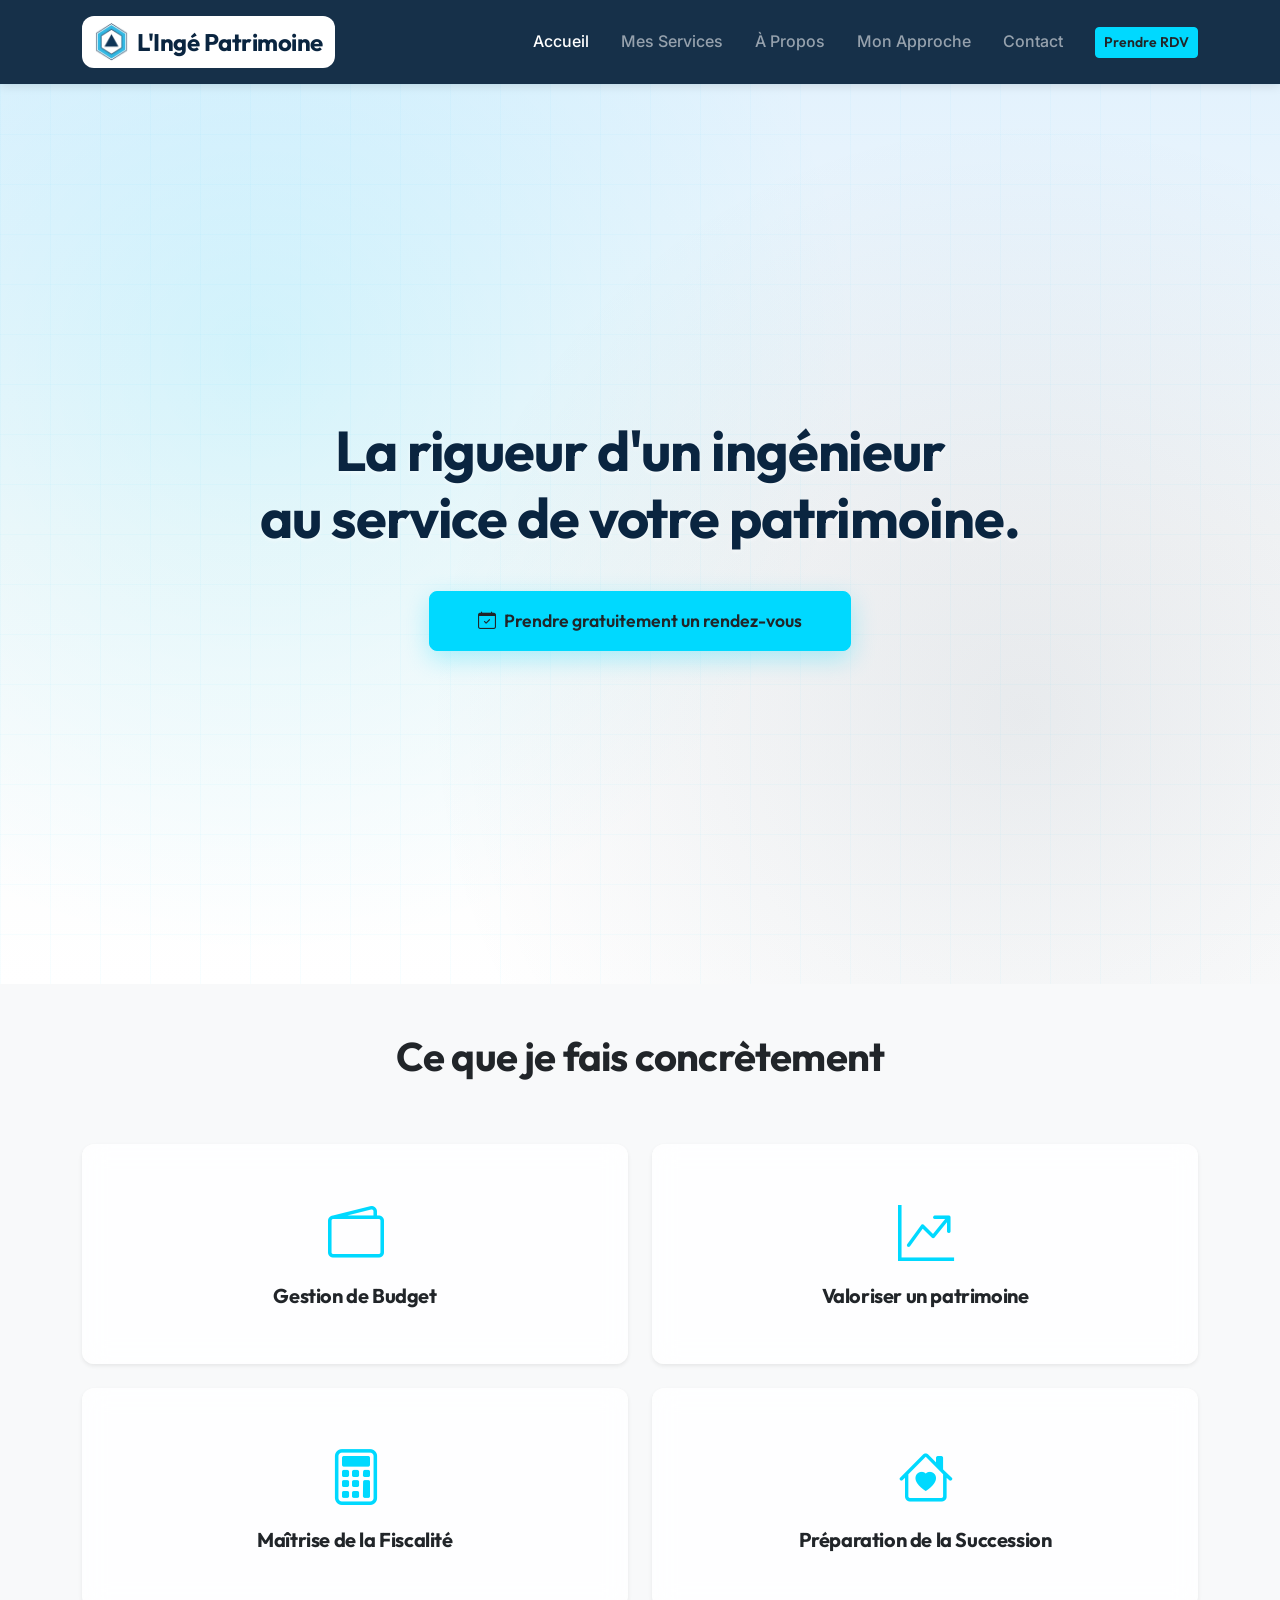
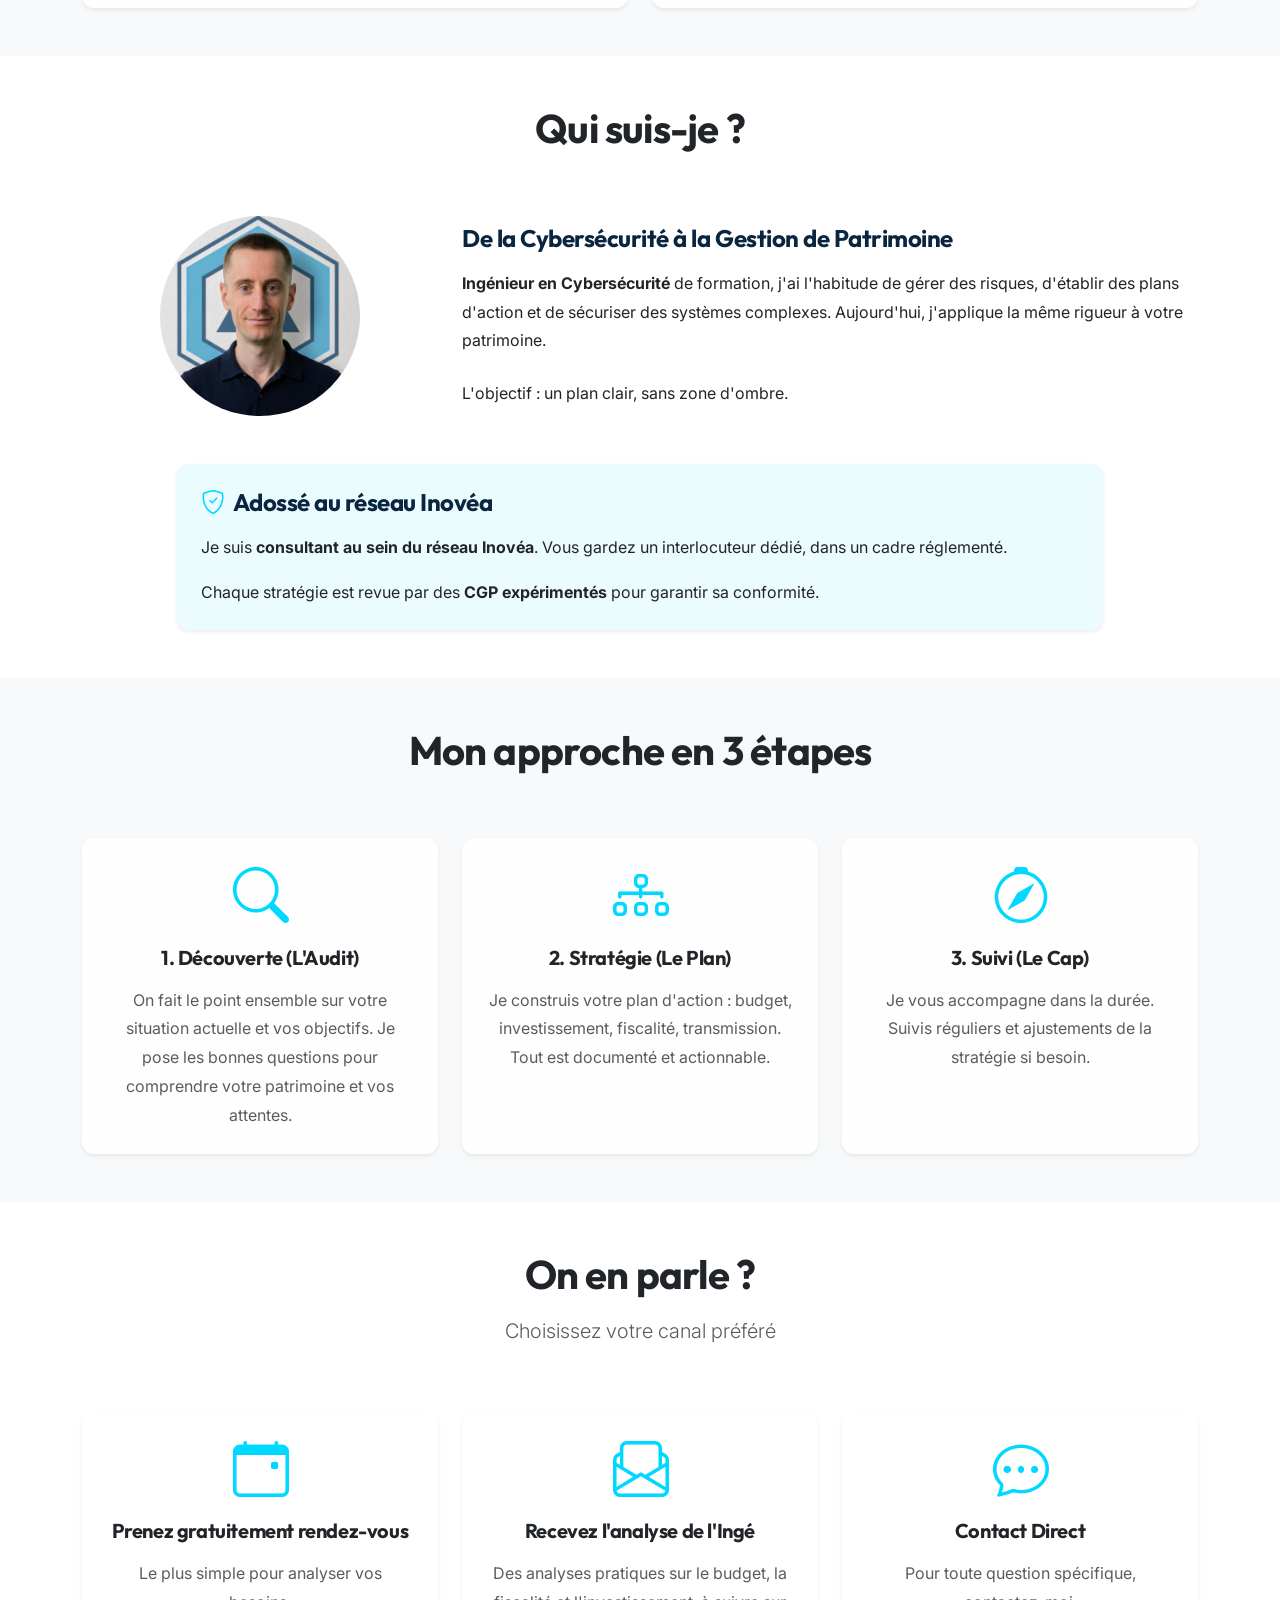
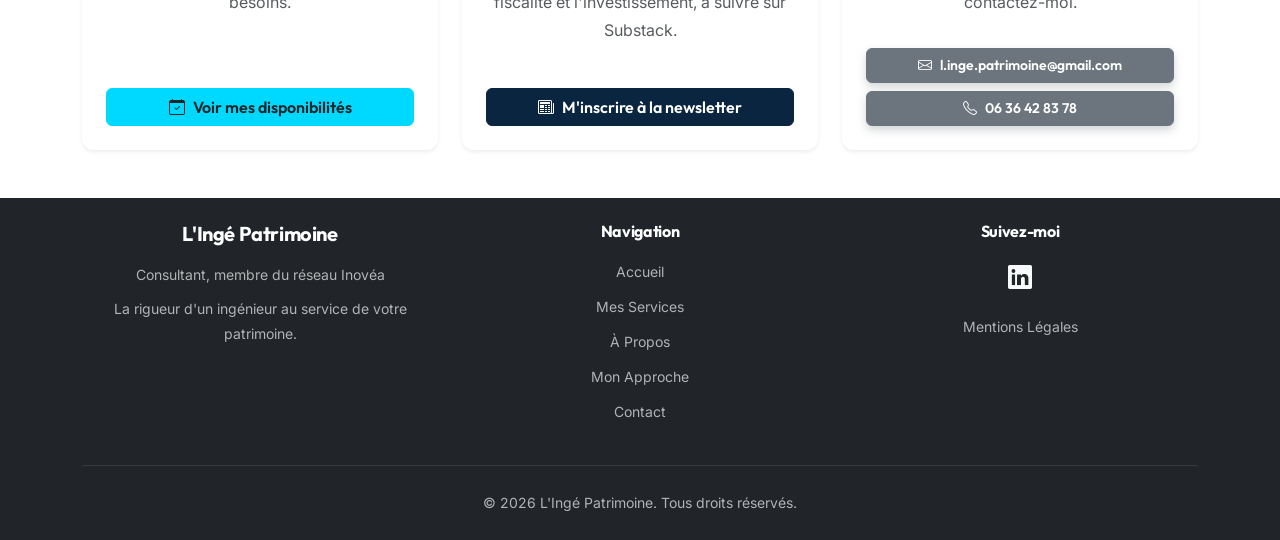
==== index.html @ f9bf363b "Add profile picture, change text style, add linkedin link" ====
<!DOCTYPE html>
<html lang="fr">

<head>
    <meta charset="UTF-8">
    <meta name="viewport" content="width=device-width, initial-scale=1.0">
    <meta name="description"
        content="L'Ingé Patrimoine - Consultant en gestion de patrimoine avec la rigueur d'un ingénieur. Budget, investissement passif, optimisation fiscale et succession. Prenez rendez-vous pour votre audit gratuit.">
    <meta name="keywords"
        content="gestion patrimoine, investissement passif, optimisation fiscale, budget, succession, conseil financier, consultant patrimoine, ingénieur finance, CGP, Inovéa">
    <meta name="author" content="L'Ingé Patrimoine">
    <meta name="robots" content="index, follow, max-image-preview:large, max-snippet:-1, max-video-preview:-1">
    <meta name="language" content="French">
    <meta name="revisit-after" content="7 days">

    <!-- Canonical URL -->
    <link rel="canonical" href="https://lingepatrimoine.fr/">

    <!-- Open Graph / Facebook -->
    <meta property="og:type" content="website">
    <meta property="og:url" content="https://lingepatrimoine.fr/">
    <meta property="og:title" content="L'Ingé Patrimoine | Consultant en Gestion de Patrimoine">
    <meta property="og:description"
        content="Consultant en gestion de patrimoine avec la rigueur d'un ingénieur. Budget, investissement passif, optimisation fiscale et succession.">
    <meta property="og:image" content="https://lingepatrimoine.fr/logo/logo_inge_patrimoine-removebg-preview.png">
    <meta property="og:locale" content="fr_FR">
    <meta property="og:site_name" content="L'Ingé Patrimoine">

    <!-- Twitter Card -->
    <meta name="twitter:card" content="summary_large_image">
    <meta name="twitter:url" content="https://lingepatrimoine.fr/">
    <meta name="twitter:title" content="L'Ingé Patrimoine | Consultant en Gestion de Patrimoine">
    <meta name="twitter:description"
        content="Consultant en gestion de patrimoine avec la rigueur d'un ingénieur. Budget, investissement passif, optimisation fiscale et succession.">
    <meta name="twitter:image" content="https://lingepatrimoine.fr/logo/logo_inge_patrimoine-removebg-preview.png">

    <title>L'Ingé Patrimoine | Consultant en Gestion de Patrimoine</title>

    <!-- Favicon -->
    <link rel="icon" type="image/png" href="logo/logo_inge_patrimoine-removebg-preview.png">
    <link rel="apple-touch-icon" href="logo/logo_inge_patrimoine-removebg-preview.png">

    <!-- Preconnect to external resources -->
    <link rel="preconnect" href="https://fonts.googleapis.com">
    <link rel="preconnect" href="https://fonts.gstatic.com" crossorigin>
    <link rel="preconnect" href="https://cdn.jsdelivr.net" crossorigin>
    <link rel="dns-prefetch" href="https://cdn.jsdelivr.net">

    <!-- Google Fonts - Outfit & Inter -->
    <link
        href="https://fonts.googleapis.com/css2?family=Outfit:wght@400;500;600;700;800&family=Inter:wght@300;400;500;600&display=swap"
        rel="stylesheet">

    <!-- Bootstrap 5 CSS -->
    <link href="https://cdn.jsdelivr.net/npm/bootstrap@5.3.2/dist/css/bootstrap.min.css" rel="stylesheet"
        integrity="sha384-T3c6CoIi6uLrA9TneNEoa7RxnatzjcDSCmG1MXxSR1GAsXEV/Dwwykc2MPK8M2HN" crossorigin="anonymous">

    <!-- Bootstrap Icons -->
    <link rel="stylesheet" href="https://cdn.jsdelivr.net/npm/bootstrap-icons@1.11.1/font/bootstrap-icons.css">

    <!-- Custom CSS -->
    <link rel="stylesheet" href="style.css">

    <!-- Structured Data (JSON-LD) for SEO -->
    <script type="application/ld+json">
    {
      "@context": "https://schema.org",
      "@type": "ProfessionalService",
      "name": "L'Ingé Patrimoine",
      "description": "Consultant en gestion de patrimoine avec la rigueur d'un ingénieur",
      "url": "https://lingepatrimoine.fr",
      "logo": "https://lingepatrimoine.fr/logo/logo_inge_patrimoine-removebg-preview.png",
      "image": "https://lingepatrimoine.fr/logo/logo_inge_patrimoine-removebg-preview.png",
      "email": "l.inge.patrimoine@gmail.com",
      "address": {
        "@type": "PostalAddress",
        "addressCountry": "FR"
      },
      "geo": {
        "@type": "GeoCoordinates",
        "addressCountry": "France"
      },
      "priceRange": "$$",
      "serviceType": ["Gestion de patrimoine", "Conseil financier", "Optimisation fiscale", "Investissement", "Succession"],
      "areaServed": {
        "@type": "Country",
        "name": "France"
      },
      "hasOfferCatalog": {
        "@type": "OfferCatalog",
        "name": "Services de gestion de patrimoine",
        "itemListElement": [
          {
            "@type": "Offer",
            "itemOffered": {
              "@type": "Service",
              "name": "Gestion de Budget",
              "description": "Analyse et optimisation de vos flux financiers personnels"
            }
          },
          {
            "@type": "Offer",
            "itemOffered": {
              "@type": "Service",
              "name": "Valorisation du Patrimoine",
              "description": "Stratégie d'investissement diversifiée adaptée à votre profil"
            }
          },
          {
            "@type": "Offer",
            "itemOffered": {
              "@type": "Service",
              "name": "Optimisation Fiscale",
              "description": "Solutions légales pour réduire votre pression fiscale"
            }
          },
          {
            "@type": "Offer",
            "itemOffered": {
              "@type": "Service",
              "name": "Préparation de la Succession",
              "description": "Stratégie de transmission de patrimoine optimisée"
            }
          }
        ]
      }
    }
    </script>

</head>

<body>

    <!-- Navbar -->
    <nav class="navbar navbar-expand-lg navbar-dark bg-primary sticky-top" role="navigation"
        aria-label="Navigation principale">
        <div class="container">
            <a class="navbar-brand d-flex align-items-center" href="#accueil"
                aria-label="L'Ingé Patrimoine - Retour à l'accueil" title="Retour à l'accueil">
                <img src="logo/logo_inge_patrimoine-removebg-preview.png"
                    alt="Logo L'Ingé Patrimoine - Consultant en gestion de patrimoine" class="navbar-logo me-2"
                    width="40" height="40">
                <span class="fw-bold">L'Ingé Patrimoine</span>
            </a>
            <button class="navbar-toggler" type="button" data-bs-toggle="collapse" data-bs-target="#navbarNav"
                aria-controls="navbarNav" aria-expanded="false" aria-label="Ouvrir le menu de navigation">
                <span class="navbar-toggler-icon"></span>
            </button>
            <div class="collapse navbar-collapse" id="navbarNav">
                <ul class="navbar-nav ms-auto align-items-lg-center">
                    <li class="nav-item">
                        <a class="nav-link" href="#accueil" title="Aller à la section Accueil">Accueil</a>
                    </li>
                    <li class="nav-item">
                        <a class="nav-link" href="#services" title="Découvrir mes services">Mes Services</a>
                    </li>
                    <li class="nav-item">
                        <a class="nav-link" href="#a-propos" title="En savoir plus sur mon parcours">À Propos</a>
                    </li>
                    <li class="nav-item">
                        <a class="nav-link" href="#process" title="Comprendre mon approche">Mon Approche</a>
                    </li>
                    <li class="nav-item">
                        <a class="nav-link" href="#contact" title="Me contacter">Contact</a>
                    </li>
                    <li class="nav-item ms-lg-3 mt-2 mt-lg-0">
                        <a class="btn btn-accent btn-sm" href="[URL_GOOGLE_CALENDAR_PLACEHOLDER]"
                            aria-label="Prendre rendez-vous en ligne" title="Réserver un rendez-vous">Prendre RDV</a>
                    </li>
                </ul>
            </div>
        </div>
    </nav>

    <!-- Section 1: Hero -->
    <section id="accueil" class="hero-section d-flex align-items-center" aria-label="Accueil">
        <div class="container">
            <div class="row justify-content-center text-center">
                <div class="col-lg-10 col-xl-9 fade-in">
                    <h1 class="display-3 fw-bold mb-4">La rigueur d'un ingénieur<br>au service de votre patrimoine.</h1>

                    <!-- Grille de tuiles 2x2 -->
                    <!-- <div class="row g-3 g-md-4 my-4 my-md-5">
                        <div class="col-6 col-md-6">
                            <div class="service-tile">
                                <i class="bi bi-wallet2 mb-3"></i>
                                <h3 class="h6 fw-bold">Gestion de Budget</h3>
                            </div>
                        </div>
                        <div class="col-6 col-md-6">
                            <div class="service-tile">
                                <i class="bi bi-graph-up-arrow mb-3"></i>
                                <h3 class="h6 fw-bold">Investissement Passif</h3>
                            </div>
                        </div>
                        <div class="col-6 col-md-6">
                            <div class="service-tile">
                                <i class="bi bi-calculator mb-3"></i>
                                <h3 class="h6 fw-bold">Optimisation Fiscale</h3>
                            </div>
                        </div>
                        <div class="col-6 col-md-6">
                            <div class="service-tile">
                                <i class="bi bi-house-heart mb-3"></i>
                                <h3 class="h6 fw-bold">Préparation de la Succession</h3>
                            </div>
                        </div>
                    </div> -->

                    <a href="[URL_GOOGLE_CALENDAR_PLACEHOLDER]" class="btn btn-accent btn-lg px-5 py-3 mt-3"
                        aria-label="Réserver un rendez-vous découverte de 90 minutes" title="Prendre rendez-vous">
                        <i class="bi bi-calendar-check me-2"></i>Prendre gratuitement un rendez-vous
                    </a>
                </div>
            </div>
        </div>
    </section>

    <!-- Section 2: Services -->
    <section id="services" class="py-5 bg-light" aria-labelledby="services-heading">
        <div class="container">
            <div class="row justify-content-center mb-5 fade-in">
                <div class="col-lg-8 text-center">
                    <h2 id="services-heading" class="display-5 fw-bold mb-3">Ce que je fais concrètement</h2>
                </div>
            </div>

            <!-- Grille de tuiles avec hover 2x2 -->
            <div class="row g-3 g-md-4 fade-in" id="servicesGrid" role="list">
                <article class="col-6 col-md-6" role="listitem">
                    <div class="card h-100 border-0 shadow-sm hover-card service-card-v2">
                        <div
                            class="card-body text-center p-4 d-flex flex-column align-items-center justify-content-center">
                            <div class="process-icon mb-3">
                                <i class="bi bi-wallet2 display-3 text-accent" aria-hidden="true"></i>
                            </div>
                            <h3 class="h5 fw-bold mb-0">Gestion de Budget</h3>
                        </div>
                        <div class="service-overlay">
                            <div class="service-overlay-content">
                                <i class="bi bi-wallet2" aria-hidden="true"></i>
                                <h4>Gestion de Budget</h4>
                                <p>On commence par là : savoir où va votre argent.</p>
                                <p class="small mb-0">On analyse vos revenus et dépenses pour poser un budget clair.</p>
                            </div>
                        </div>
                    </div>
                </article>

                <article class="col-6 col-md-6" role="listitem">
                    <div class="card h-100 border-0 shadow-sm hover-card service-card-v2">
                        <div
                            class="card-body text-center p-4 d-flex flex-column align-items-center justify-content-center">
                            <div class="process-icon mb-3">
                                <i class="bi bi-graph-up-arrow display-3 text-accent" aria-hidden="true"></i>
                            </div>
                            <h3 class="h5 fw-bold mb-0">Valoriser un patrimoine</h3>
                        </div>
                        <div class="service-overlay">
                            <div class="service-overlay-content">
                                <i class="bi bi-graph-up-arrow" aria-hidden="true"></i>
                                <h4>Valoriser un patrimoine</h4>
                                <p>Une stratégie d'investissement lisible, adaptée à votre situation.</p>
                                <p class="small mb-0">On construit ensemble un portefeuille diversifié, cohérent avec vos objectifs et votre horizon.</p>
                            </div>
                        </div>
                    </div>
                </article>

                <article class="col-6 col-md-6" role="listitem">
                    <div class="card h-100 border-0 shadow-sm hover-card service-card-v2">
                        <div
                            class="card-body text-center p-4 d-flex flex-column align-items-center justify-content-center">
                            <div class="process-icon mb-3">
                                <i class="bi bi-calculator display-3 text-accent" aria-hidden="true"></i>
                            </div>
                            <h3 class="h5 fw-bold mb-0">Maîtrise de la Fiscalité</h3>
                        </div>
                        <div class="service-overlay">
                            <div class="service-overlay-content">
                                <i class="bi bi-calculator" aria-hidden="true"></i>
                                <h4>Maîtrise de la Fiscalité</h4>
                                <p>Payer ce qu'il faut, pas plus.</p>
                                <p class="small mb-0">On identifie les leviers adaptés à votre situation pour réduire votre charge fiscale.</p>
                            </div>
                        </div>
                    </div>
                </article>

                <article class="col-6 col-md-6" role="listitem">
                    <div class="card h-100 border-0 shadow-sm hover-card service-card-v2">
                        <div
                            class="card-body text-center p-4 d-flex flex-column align-items-center justify-content-center">
                            <div class="process-icon mb-3">
                                <i class="bi bi-house-heart display-3 text-accent" aria-hidden="true"></i>
                            </div>
                            <h3 class="h5 fw-bold mb-0">Préparation de la Succession</h3>
                        </div>
                        <div class="service-overlay">
                            <div class="service-overlay-content">
                                <i class="bi bi-house-heart" aria-hidden="true"></i>
                                <h4>Préparation de la Succession</h4>
                                <p>Transmettre sans mauvaise surprise.</p>
                                <p class="small mb-0">On prépare la transmission avec les bons outils, pour protéger vos proches.</p>
                            </div>
                        </div>
                    </div>
                </article>
            </div>
        </div>
    </section>

    <!-- Section 3: À Propos -->
    <section id="a-propos" class="py-5" aria-labelledby="about-heading">
        <div class="container">
            <div class="row justify-content-center mb-5 fade-in">
                <div class="col-lg-8 text-center">
                    <h2 id="about-heading" class="display-5 fw-bold mb-3">Qui suis-je ?</h2>
                </div>
            </div>

            <div class="row align-items-center mb-5 fade-in">
                <div class="col-md-4 text-center mb-4 mb-md-0">
                    <img src="img/profile.png" alt="Photo de profil du consultant"
                        class="rounded-circle mx-auto d-block" width="200" height="200"
                        style="object-fit: cover;">
                </div>
                <article class="col-md-8">
                    <h3 class="h4 fw-bold mb-3 text-primary">De la Cybersécurité à la Gestion de Patrimoine</h3>
                    <p class="mb-4"><strong>Ingénieur en Cybersécurité</strong> de formation, j'ai l'habitude de gérer des risques, d'établir des plans d'action et de sécuriser des systèmes complexes. Aujourd'hui, j'applique la même rigueur à votre patrimoine.</p>
                    <p class="mb-0">L'objectif : un plan clair, sans zone d'ombre.</p>
                </article>
            </div>

            <div class="row justify-content-center fade-in">
                <div class="col-lg-10">
                    <div class="card border-0 shadow-sm bg-accent-light">
                        <div class="card-body p-4">
                            <h3 class="h4 fw-bold mb-3 text-primary">
                                <i class="bi bi-shield-check text-accent me-2"></i>Adossé au réseau Inovéa
                            </h3>
                            <p class="mb-3">Je suis <strong>consultant au sein du réseau Inovéa</strong>. Vous gardez un interlocuteur dédié, dans un cadre réglementé.</p>
                            <p class="mb-0">Chaque stratégie est revue par des <strong>CGP expérimentés</strong> pour garantir sa conformité.</p>
                        </div>
                    </div>
                </div>
            </div>
        </div>
    </section>

    <!-- Section 4: Processus -->
    <section id="process" class="py-5 bg-light" aria-labelledby="process-heading">
        <div class="container">
            <div class="row justify-content-center mb-5 fade-in">
                <div class="col-lg-8 text-center">
                    <h2 id="process-heading" class="display-5 fw-bold mb-3">Mon approche en 3 étapes</h2>
                </div>
            </div>

            <div class="row g-4 fade-in">
                <article class="col-md-4">
                    <div class="card h-100 border-0 shadow-sm hover-card">
                        <div class="card-body text-center p-4">
                            <div class="process-icon mb-3">
                                <i class="bi bi-search display-3 text-accent" aria-hidden="true"></i>
                            </div>
                            <h3 class="h5 fw-bold mb-3">1. Découverte (L'Audit)</h3>
                            <p class="mb-0 text-muted">On fait le point ensemble sur votre situation actuelle et vos
                                objectifs. Je pose les bonnes questions pour comprendre votre patrimoine et vos
                                attentes.</p>
                        </div>
                    </div>
                </article>

                <article class="col-md-4">
                    <div class="card h-100 border-0 shadow-sm hover-card">
                        <div class="card-body text-center p-4">
                            <div class="process-icon mb-3">
                                <i class="bi bi-diagram-3 display-3 text-accent" aria-hidden="true"></i>
                            </div>
                            <h3 class="h5 fw-bold mb-3">2. Stratégie (Le Plan)</h3>
                            <p class="mb-0 text-muted">Je construis votre plan d'action : budget, investissement, fiscalité, transmission. Tout est documenté et actionnable.</p>
                        </div>
                    </div>
                </article>

                <article class="col-md-4">
                    <div class="card h-100 border-0 shadow-sm hover-card">
                        <div class="card-body text-center p-4">
                            <div class="process-icon mb-3">
                                <i class="bi bi-compass display-3 text-accent" aria-hidden="true"></i>
                            </div>
                            <h3 class="h5 fw-bold mb-3">3. Suivi (Le Cap)</h3>
                            <p class="mb-0 text-muted">Je vous accompagne dans la durée. Suivis réguliers et ajustements de la stratégie si besoin.</p>
                        </div>
                    </div>
                </article>
            </div>
        </div>
    </section>

    <!-- Section 5: Contact -->
    <section id="contact" class="py-5" aria-labelledby="contact-heading">
        <div class="container">
            <div class="row justify-content-center mb-5 fade-in">
                <div class="col-lg-8 text-center">
                    <h2 id="contact-heading" class="display-5 fw-bold mb-3">On en parle ?</h2>
                    <p class="lead text-muted">Choisissez votre canal préféré</p>
                </div>
            </div>

            <div class="row g-4 fade-in">
                <!-- Bloc 1: Prise de RDV -->
                <div class="col-lg-4">
                    <div class="card h-100 border-0 shadow-sm d-flex flex-column">
                        <div class="card-body p-4 text-center d-flex flex-column">
                            <i class="bi bi-calendar-event display-4 text-accent mb-3"></i>
                            <h3 class="h5 fw-bold mb-3">Prenez gratuitement rendez-vous</h3>
                            <p class="text-muted flex-grow-1">Le plus simple pour analyser vos besoins.</p>
                            <a href="[URL_GOOGLE_CALENDAR_PLACEHOLDER]" class="btn btn-accent w-100 mt-3"
                                aria-label="Consulter mes disponibilités pour prendre rendez-vous"
                                title="Prendre rendez-vous">
                                <i class="bi bi-calendar-check me-2"></i>Voir mes disponibilités
                            </a>
                        </div>
                    </div>
                </div>

                <!-- Bloc 2: Newsletter -->
                <div class="col-lg-4">
                    <div class="card h-100 border-0 shadow-sm d-flex flex-column">
                        <div class="card-body p-4 text-center d-flex flex-column">
                            <i class="bi bi-envelope-paper display-4 text-accent mb-3"></i>
                            <h3 class="h5 fw-bold mb-3">Recevez l'analyse de l'Ingé</h3>
                            <p class="text-muted flex-grow-1">Des analyses pratiques sur le budget, la fiscalité et
                                l'investissement, à suivre sur Substack.</p>
                            <a href="https://lingepatrimoine.substack.com/embed" class="btn btn-primary w-100 mt-3"
                                aria-label="S'inscrire à la newsletter sur Substack" title="Newsletter Substack">
                                <i class="bi bi-newspaper me-2"></i>M'inscrire à la newsletter
                            </a>
                        </div>
                    </div>
                </div>

                <!-- Bloc 3: Contact Direct -->
                <div class="col-lg-4">
                    <div class="card h-100 border-0 shadow-sm d-flex flex-column">
                        <div class="card-body p-4 text-center d-flex flex-column">
                            <i class="bi bi-chat-dots display-4 text-accent mb-3"></i>
                            <h3 class="h5 fw-bold mb-3">Contact Direct</h3>
                            <p class="text-muted flex-grow-1">Pour toute question spécifique, contactez-moi.</p>
                            <div class="d-flex flex-column gap-2 mt-3">
                                <a href="mailto:l.inge.patrimoine@gmail.com" class="btn btn-secondary"
                                    aria-label="Envoyer un email à L'Ingé Patrimoine" title="Me contacter par email">
                                    <i class="bi bi-envelope me-2"></i>l.inge.patrimoine@gmail.com
                                </a>
                                <a href="tel:+33636428378" class="btn btn-secondary"
                                    aria-label="Appeler L'Ingé Patrimoine" title="Me contacter par téléphone">
                                    <i class="bi bi-telephone me-2"></i>06 36 42 83 78
                                </a>
                            </div>
                        </div>
                    </div>
                </div>
            </div>
        </div>
    </section>

    <!-- Footer -->
    <footer class="bg-dark text-light py-4" role="contentinfo" aria-label="Pied de page">
        <div class="container">
            <div class="row g-4">
                <div class="col-lg-4 text-center">
                    <h5 class="fw-bold mb-3">L'Ingé Patrimoine</h5>
                    <p class="small text-muted mb-2">Consultant, membre du réseau Inovéa</p>
                    <p class="small text-muted">La rigueur d'un ingénieur au service de votre patrimoine.</p>
                </div>

                <nav class="col-lg-4 text-center" aria-label="Navigation du pied de page">
                    <h6 class="fw-bold mb-3">Navigation</h6>
                    <ul class="list-unstyled">
                        <li class="mb-2"><a href="#accueil" class="text-decoration-none text-muted small hover-link"
                                title="Retour à l'accueil">Accueil</a></li>
                        <li class="mb-2"><a href="#services" class="text-decoration-none text-muted small hover-link"
                                title="Découvrir mes services">Mes Services</a></li>
                        <li class="mb-2"><a href="#a-propos" class="text-decoration-none text-muted small hover-link"
                                title="En savoir plus sur mon parcours">À Propos</a></li>
                        <li class="mb-2"><a href="#process" class="text-decoration-none text-muted small hover-link"
                                title="Comprendre mon approche">Mon Approche</a></li>
                        <li class="mb-2"><a href="#contact" class="text-decoration-none text-muted small hover-link"
                                title="Me contacter">Contact</a></li>
                    </ul>
                </nav>

                <div class="col-lg-4 text-center">
                    <h6 class="fw-bold mb-3">Suivez-moi</h6>
                    <div class="mb-3">
                        <a href="https://www.linkedin.com/in/lucas-l-ing%C3%A9-patrimoine-799105403/" class="text-light" target="_blank"
                            rel="noopener noreferrer" aria-label="Suivre L'Ingé Patrimoine sur LinkedIn"
                            title="LinkedIn">
                            <i class="bi bi-linkedin fs-4"></i>
                        </a>
                    </div>
                    <p class="small text-muted mb-2">
                        <a href="[URL_MENTIONS_LEGALES_PLACEHOLDER]" class="text-decoration-none text-muted hover-link"
                            title="Consulter les mentions légales">Mentions Légales</a>
                    </p>
                </div>
            </div>

            <hr class="border-secondary my-4">

            <div class="row">
                <div class="col text-center">
                    <p class="small text-muted mb-0">&copy; 2026 L'Ingé Patrimoine. Tous droits réservés.</p>
                </div>
            </div>
        </div>
    </footer>

    <!-- Bootstrap 5 JS Bundle -->
    <script src="https://cdn.jsdelivr.net/npm/bootstrap@5.3.2/dist/js/bootstrap.bundle.min.js"
        integrity="sha384-C6RzsynM9kWDrMNeT87bh95OGNyZPhcTNXj1NW7RuBCsyN/o0jlpcV8Qyq46cDfL"
        crossorigin="anonymous"></script>

    <!-- Custom JS -->
    <script src="script.js"></script>
</body>

</html>
---- style.css ----
/* ===================================
   Variables & Custom Properties
   =================================== */
:root {
    /* Palette de couleurs */
    --color-primary: #0A2540;
    /* Bleu profond - confiance */
    --color-accent: #00D9FF;
    /* Turquoise vif - tech */
    --color-light: #F8F9FA;
    /* Gris très clair */
    --color-white: #FFFFFF;
    --color-dark: #212529;
    --color-muted: #6C757D;

    /* Typographie */
    --font-heading: 'Outfit', sans-serif;
    --font-body: 'Inter', sans-serif;

    /* Spacing uniforme */
    --spacing-section: 5rem;
    --spacing-section-mobile: 3rem;

    /* Transitions */
    --transition-smooth: all 0.3s cubic-bezier(0.4, 0, 0.2, 1);
    --transition-fast: all 0.15s cubic-bezier(0.4, 0, 0.2, 1);
}

/* ===================================
   Base Typography
   =================================== */
body {
    font-family: var(--font-body);
    font-weight: 400;
    line-height: 1.7;
    color: var(--color-dark);
    -webkit-font-smoothing: antialiased;
    -moz-osx-font-smoothing: grayscale;
}

h1,
h2,
h3,
h4,
h5,
h6,
.navbar-brand,
.display-1,
.display-2,
.display-3,
.display-4,
.display-5,
.display-6 {
    font-family: var(--font-heading);
    font-weight: 700;
    letter-spacing: -0.02em;
    line-height: 1.2;
}

/* Hiérarchie titres */
h1,
.display-3 {
    font-size: clamp(2rem, 5vw, 3.5rem);
}

h2,
.display-5 {
    font-size: clamp(1.75rem, 4vw, 2.5rem);
}

h3 {
    font-size: clamp(1.25rem, 3vw, 1.75rem);
}

p {
    line-height: 1.8;
}

.lead {
    line-height: 1.7;
}

/* ===================================
   Bootstrap Button Overrides + Focus States
   =================================== */
.btn-primary {
    background-color: var(--color-primary);
    border-color: var(--color-primary);
    color: var(--color-white);
    font-weight: 600;
    font-family: var(--font-heading);
    transition: var(--transition-smooth);
}

.btn-primary:hover,
.btn-primary:active {
    background-color: #041729;
    border-color: #041729;
    transform: translateY(-2px);
    box-shadow: 0 8px 20px rgba(10, 37, 64, 0.3);
}

.btn-primary:focus-visible {
    outline: 3px solid rgba(10, 37, 64, 0.4);
    outline-offset: 3px;
    box-shadow: 0 0 0 4px rgba(10, 37, 64, 0.1);
}

.btn-accent {
    background-color: var(--color-accent);
    border-color: var(--color-accent);
    color: var(--color-dark);
    font-weight: 600;
    font-family: var(--font-heading);
    transition: var(--transition-smooth);
}

.btn-accent:hover,
.btn-accent:active {
    background-color: #00B8D9;
    border-color: #00B8D9;
    color: var(--color-dark);
    transform: translateY(-2px);
    box-shadow: 0 8px 20px rgba(0, 217, 255, 0.4);
}

.btn-accent:focus-visible {
    outline: 3px solid rgba(0, 217, 255, 0.5);
    outline-offset: 3px;
    box-shadow: 0 0 0 4px rgba(0, 217, 255, 0.15);
}

.btn-success {
    background-color: #10B981;
    border-color: #10B981;
    transition: var(--transition-smooth);
}

.btn-success:hover,
.btn-success:focus,
.btn-success:active {
    background-color: #059669;
    border-color: #059669;
    transform: translateY(-2px);
    box-shadow: 0 8px 16px rgba(16, 185, 129, 0.2);
}

.btn-secondary {
    background-color: var(--color-muted);
    border-color: var(--color-muted);
    font-size: 0.875rem;
    font-weight: 600;
    font-family: var(--font-heading);
    color: var(--color-white);
    transition: var(--transition-smooth);
    box-shadow: 0 4px 8px rgba(108, 117, 125, 0.3);
}

.btn-secondary:hover,
.btn-secondary:active {
    background-color: #5A6268;
    border-color: #5A6268;
    color: var(--color-white);
    transform: translateY(-2px);
    box-shadow: 0 8px 16px rgba(108, 117, 125, 0.4);
}

.btn-secondary:focus-visible {
    outline: 3px solid rgba(108, 117, 125, 0.4);
    outline-offset: 3px;
    box-shadow: 0 0 0 4px rgba(108, 117, 125, 0.1);
}

.btn-outline-secondary {
    border-color: var(--color-muted);
    color: var(--color-muted);
    transition: var(--transition-smooth);
}

.btn-outline-secondary:hover,
.btn-outline-secondary:focus,
.btn-outline-secondary:active {
    background-color: var(--color-muted);
    border-color: var(--color-muted);
    color: var(--color-white);
    transform: translateY(-2px);
}

.btn-outline-primary {
    border-color: var(--color-primary);
    color: var(--color-primary);
    transition: var(--transition-smooth);
}

.btn-outline-primary:hover,
.btn-outline-primary:focus,
.btn-outline-primary:active {
    background-color: var(--color-primary);
    border-color: var(--color-primary);
    color: var(--color-white);
}

.text-accent {
    color: var(--color-accent) !important;
}

.text-primary {
    color: var(--color-primary) !important;
}

.bg-primary {
    background-color: var(--color-primary) !important;
}

.bg-accent-light {
    background: rgba(0, 217, 255, 0.08) !important;
    backdrop-filter: blur(10px);
    -webkit-backdrop-filter: blur(10px);
    border-left: 4px solid var(--color-accent);
    border: 1px solid rgba(0, 217, 255, 0.2);
    box-shadow: 0 4px 16px rgba(0, 217, 255, 0.1);
}

/* ===================================
   Global Styles
   =================================== */
html {
    scroll-behavior: smooth;
}

/* Désactiver animations pour utilisateurs sensibles */
@media (prefers-reduced-motion: reduce) {

    *,
    *::before,
    *::after {
        animation-duration: 0.01ms !important;
        animation-iteration-count: 1 !important;
        transition-duration: 0.01ms !important;
        scroll-behavior: auto !important;
    }
}

section {
    scroll-margin-top: 80px;
    padding: var(--spacing-section) 0;
}

@media (max-width: 768px) {
    section {
        padding: var(--spacing-section-mobile) 0;
    }
}

/* ===================================
   Navbar
   =================================== */
.navbar {
    box-shadow: 0 2px 10px rgba(0, 0, 0, 0.1);
    padding: 1rem 0;
    transition: var(--transition-smooth);
    background-color: rgba(10, 37, 64, 0.95) !important;
    backdrop-filter: blur(10px);
    -webkit-backdrop-filter: blur(10px);
}

.navbar.shadow-lg {
    box-shadow: 0 4px 20px rgba(0, 0, 0, 0.15) !important;
}

.navbar-brand {
    font-size: 1.5rem;
    font-family: var(--font-heading);
    letter-spacing: -0.5px;
    background-color: white;
    padding: 6px 12px;
    border-radius: 12px;
    transition: var(--transition-smooth);
}

.navbar-brand:hover {
    transform: translateY(-2px);
    box-shadow: 0 4px 12px rgba(0, 217, 255, 0.3);
}

.navbar-logo {
    height: 40px;
    width: auto;
    transition: var(--transition-smooth);
}

.navbar-brand span {
    color: var(--color-primary);
}

.nav-link {
    font-weight: 500;
    transition: var(--transition-fast);
    position: relative;
    padding: 0.5rem 1rem !important;
}

.nav-link:focus {
    outline: none;
    box-shadow: none;
}

.nav-link::after {
    content: '';
    position: absolute;
    bottom: 0;
    left: 50%;
    width: 0;
    height: 2px;
    background-color: var(--color-accent);
    transition: var(--transition-smooth);
    transform: translateX(-50%);
}

.nav-link:hover::after {
    width: 60%;
}

@media (max-width: 991px) {
    .navbar-collapse {
        padding: 1rem 0;
    }

    .nav-link::after {
        display: none;
    }

    .navbar-logo {
        height: 32px;
    }

    .navbar-brand {
        font-size: 1.2rem;
        padding: 5px 10px;
    }
}

/* ===================================
   Hero Section
   =================================== */
.hero-section {
    min-height: 100vh;
    background: linear-gradient(180deg, #E3F2FD 0%, #F8F9FA 50%, #FFFFFF 100%);
    color: var(--color-dark);
    position: relative;
    overflow: hidden;
}

/* Animated Grid Pattern Background */
.hero-section::before {
    content: '';
    position: absolute;
    top: 0;
    left: 0;
    right: 0;
    bottom: 0;
    background-image:
        linear-gradient(rgba(0, 217, 255, 0.03) 1px, transparent 1px),
        linear-gradient(90deg, rgba(0, 217, 255, 0.03) 1px, transparent 1px);
    background-size: 50px 50px;
    animation: gridMove 20s linear infinite;
    pointer-events: none;
}

@keyframes gridMove {
    0% {
        transform: translate(0, 0);
    }

    100% {
        transform: translate(50px, 50px);
    }
}

/* Radial Gradient Overlay */
.hero-section::after {
    content: '';
    position: absolute;
    top: 0;
    left: 0;
    right: 0;
    bottom: 0;
    background:
        radial-gradient(circle at 20% 30%, rgba(0, 217, 255, 0.12) 0%, transparent 50%),
        radial-gradient(circle at 80% 70%, rgba(10, 37, 64, 0.08) 0%, transparent 50%);
    pointer-events: none;
}

@keyframes pulse {

    0%,
    100% {
        transform: scale(1);
        opacity: 0.5;
    }

    50% {
        transform: scale(1.1);
        opacity: 0.8;
    }
}

.hero-section .container {
    position: relative;
    z-index: 1;
}

.hero-section h1 {
    text-shadow: 0 2px 4px rgba(255, 255, 255, 0.5);
    color: var(--color-primary);
    font-weight: 800;
    margin-bottom: 2rem;
}

.hero-section .text-accent {
    color: var(--color-accent);
    font-weight: 700;
}

/* Hero CTA mis en valeur */
.hero-section .btn-accent {
    font-size: 1.1rem;
    padding: 1rem 2.5rem;
    box-shadow: 0 8px 24px rgba(0, 217, 255, 0.3);
    animation: subtlePulse 3s ease-in-out infinite;
}

@keyframes subtlePulse {

    0%,
    100% {
        transform: scale(1);
    }

    50% {
        transform: scale(1.02);
    }
}

.hero-section .btn-accent:hover {
    box-shadow: 0 12px 32px rgba(0, 217, 255, 0.5);
    animation: none;
}

.hero-section .lead {
    font-size: 1.1rem;
    color: var(--color-muted);
}

/* Service Tiles in Hero */
.service-tile {
    background: rgba(255, 255, 255, 0.1);
    backdrop-filter: blur(10px);
    border: 1px solid rgba(255, 255, 255, 0.2);
    border-radius: 1rem;
    padding: 2rem 1rem;
    height: 100%;
    transition: var(--transition-smooth);
    cursor: default;
}

.service-tile:hover {
    background: rgba(255, 255, 255, 0.15);
    border-color: var(--color-accent);
    transform: translateY(-5px);
    box-shadow: 0 10px 30px rgba(0, 217, 255, 0.2);
}

.service-tile i {
    font-size: 2.5rem;
    color: var(--color-accent);
    display: block;
    transition: var(--transition-smooth);
}

.service-tile:hover i {
    transform: scale(1.1);
    color: var(--color-white);
}

.service-tile h3 {
    color: var(--color-white);
    margin-bottom: 0;
    font-size: 1rem;
    line-height: 1.3;
}

@media (max-width: 768px) {
    .hero-section {
        min-height: 90vh;
        padding-top: 2rem;
        padding-bottom: 2rem;
    }

    .hero-section h1 {
        font-size: 2rem;
        line-height: 1.3;
        margin-bottom: 1.5rem;
    }

    .hero-section .lead {
        font-size: 1rem;
        line-height: 1.7;
    }

    .hero-section .btn-accent {
        font-size: 1rem;
        padding: 0.875rem 2rem;
    }

    .service-tile {
        padding: 1.5rem 0.75rem;
    }

    .service-tile i {
        font-size: 2rem;
    }

    .service-tile h3 {
        font-size: 0.875rem;
    }
}

/* ===================================
   Sections
   =================================== */
section {
    padding: 5rem 0;
}

@media (max-width: 768px) {
    section {
        padding: 3rem 0;
    }
}

/* ===================================
   Service Cards V2 — Overlay Reveal (uniform card style)
   =================================== */

/* Extend the base .card .hover-card with positioning for overlay */
.service-card-v2 {
    position: relative;
    overflow: hidden;
    min-height: 220px;
}

/* ---- Overlay (slides up from bottom on hover) ---- */
.service-overlay {
    position: absolute;
    top: 0;
    left: 0;
    right: 0;
    bottom: 0;
    background: linear-gradient(160deg, var(--color-primary) 0%, #0D3D5F 60%, #0A2540 100%);
    display: flex;
    align-items: center;
    justify-content: center;
    padding: 1.5rem;
    transform: translateY(100%);
    opacity: 0;
    transition: transform 0.5s cubic-bezier(0.4, 0, 0.2, 1),
        opacity 0.4s cubic-bezier(0.4, 0, 0.2, 1);
    z-index: 10;
    border-radius: inherit;
}

.service-card-v2:hover .service-overlay,
.service-card-v2.active .service-overlay {
    transform: translateY(0);
    opacity: 1;
}

/* ---- Overlay content ---- */
.service-overlay-content {
    text-align: center;
}

.service-overlay-content i {
    font-size: 1.75rem;
    color: var(--color-accent);
    display: block;
    margin-bottom: 0.5rem;
    filter: drop-shadow(0 0 8px rgba(0, 217, 255, 0.4));
}

.service-overlay-content h4 {
    color: var(--color-white);
    font-family: var(--font-heading);
    font-size: 1.05rem;
    font-weight: 700;
    margin: 0 0 0.75rem;
    line-height: 1.3;
}

.service-overlay-content p {
    color: rgba(255, 255, 255, 0.85);
    font-size: 0.88rem;
    line-height: 1.55;
    margin-bottom: 0.5rem;
    transform: translateY(10px);
    opacity: 0;
    transition: transform 0.4s ease, opacity 0.4s ease;
    transition-delay: 0.15s;
}

.service-card-v2:hover .service-overlay-content p,
.service-card-v2.active .service-overlay-content p {
    transform: translateY(0);
    opacity: 1;
}

.service-overlay-content p:nth-child(4) {
    transition-delay: 0.25s;
}

/* Subtle accent glow at bottom of overlay */
.service-overlay::after {
    content: '';
    position: absolute;
    bottom: -20%;
    left: 10%;
    width: 80%;
    height: 50%;
    background: radial-gradient(ellipse at center, rgba(0, 217, 255, 0.12) 0%, transparent 70%);
    pointer-events: none;
}

/* ---- Responsive ---- */
@media (max-width: 768px) {
    .service-card-v2 {
        min-height: 180px;
    }

    .service-overlay {
        padding: 1rem;
    }

    .service-overlay-content i {
        font-size: 1.25rem;
        margin-bottom: 0.35rem;
    }

    .service-overlay-content h4 {
        font-size: 0.85rem;
        margin-bottom: 0.5rem;
    }

    .service-overlay-content p {
        font-size: 0.78rem;
        line-height: 1.45;
        margin-bottom: 0.35rem;
    }
}

/* Old styles to remove */
.service-tile-wrapper,
.service-tile-clickable,
.service-detail-content,
.service-close-btn {
    display: none;
}

/* Modal Customization */
.modal-header.bg-primary {
    background: linear-gradient(135deg, var(--color-primary) 0%, #0D3D5F 100%) !important;
}

.modal-content {
    border: none;
    border-radius: 1rem;
    overflow: hidden;
}

.modal-header {
    border-bottom: 2px solid var(--color-accent);
}

.modal-body {
    line-height: 1.7;
}

/* Service Collapse/Déroulant */
.service-collapse {
    margin-top: 1.5rem;
}

.service-detail-card {
    border: none;
    border-radius: 1rem;
    box-shadow: 0 4px 20px rgba(0, 0, 0, 0.1);
    margin-bottom: 1rem;
    overflow: hidden;
    background: var(--color-white);
}

.service-detail-header {
    background: linear-gradient(135deg, var(--color-primary) 0%, #0D3D5F 100%);
    color: var(--color-white);
    padding: 1.5rem;
    display: flex;
    align-items: center;
    margin: -1rem -1rem 1rem -1rem;
}

.service-detail-header i {
    font-size: 1.75rem;
    color: var(--color-accent);
}

.service-detail-header h4 {
    color: var(--color-white);
}

.service-detail-body {
    line-height: 1.7;
}

@media (max-width: 768px) {
    .service-collapse {
        margin-top: 1rem;
    }

    .service-detail-header {
        padding: 1.25rem;
    }
}

.service-card {
    background: rgba(255, 255, 255, 0.7);
    backdrop-filter: blur(10px);
    -webkit-backdrop-filter: blur(10px);
    border-radius: 1rem;
    overflow: hidden;
    box-shadow: 0 2px 12px rgba(0, 0, 0, 0.08);
    transition: var(--transition-smooth);
    border: 1px solid rgba(255, 255, 255, 0.5);
}

.service-card:hover {
    box-shadow: 0 12px 32px rgba(0, 0, 0, 0.15);
    transform: translateY(-8px);
    border-color: rgba(0, 217, 255, 0.3);
    background: rgba(255, 255, 255, 0.9);
}

.service-card-header {
    background: linear-gradient(135deg, var(--color-primary) 0%, #0D3D5F 100%);
    color: var(--color-white);
    padding: 1.5rem;
    display: flex;
    align-items: center;
}

.service-card-header i {
    font-size: 1.75rem;
    color: var(--color-accent);
    transition: var(--transition-smooth);
}

.service-card:hover .service-card-header i {
    transform: scale(1.15);
}

.service-card-header h3 {
    color: var(--color-white);
    margin: 0;
}

.service-card-body {
    padding: 1.5rem;
    line-height: 1.7;
}

@media (max-width: 768px) {
    .service-card-header {
        padding: 1.25rem;
        flex-direction: column;
        text-align: center;
        gap: 0.5rem;
    }

    .service-card-header i {
        font-size: 2rem;
        margin: 0;
    }

    .service-card-body {
        padding: 1.25rem;
    }
}

/* ===================================
   Accordion (Deprecated - Kept for backward compatibility)
   =================================== */
.accordion-item {
    border: none;
    margin-bottom: 1rem;
    border-radius: 0.5rem !important;
    overflow: hidden;
    box-shadow: 0 2px 8px rgba(0, 0, 0, 0.08);
    transition: var(--transition-smooth);
}

.accordion-item:hover {
    box-shadow: 0 4px 16px rgba(0, 0, 0, 0.12);
    transform: translateY(-2px);
}

.accordion-button {
    font-weight: 600;
    font-size: 1.1rem;
    padding: 1.25rem 1.5rem;
    background-color: var(--color-white);
    color: var(--color-primary);
    transition: var(--transition-smooth);
}

.accordion-button:not(.collapsed) {
    background-color: var(--color-primary);
    color: var(--color-white);
    box-shadow: none;
}

.accordion-button:focus {
    box-shadow: 0 0 0 0.25rem rgba(0, 217, 255, 0.25);
    border-color: var(--color-accent);
}

.accordion-button::after {
    filter: brightness(0) saturate(100%);
}

.accordion-button:not(.collapsed)::after {
    filter: brightness(0) saturate(100%) invert(1);
}

.accordion-body {
    padding: 1.5rem;
    background-color: var(--color-white);
    font-size: 1rem;
    line-height: 1.7;
}

/* ===================================
   Profile Section
   =================================== */
.profile-placeholder {
    width: 200px;
    height: 200px;
    border: 4px solid var(--color-accent);
}

@media (max-width: 768px) {
    .profile-placeholder {
        width: 150px;
        height: 150px;
    }
}

/* ===================================
   Cards & Hover Effects - Glassmorphism Uniforme
   =================================== */
.card {
    transition: var(--transition-smooth);
    border-radius: 0.75rem;
    background: rgba(255, 255, 255, 0.85);
    backdrop-filter: blur(12px);
    -webkit-backdrop-filter: blur(12px);
    border: 1px solid rgba(255, 255, 255, 0.6);
    box-shadow: 0 4px 16px rgba(0, 0, 0, 0.08);
}

.card:hover {
    transform: translateY(-4px);
    box-shadow: 0 12px 32px rgba(0, 0, 0, 0.12);
    border-color: rgba(0, 217, 255, 0.3);
}

.hover-card {
    cursor: pointer;
    background: rgba(255, 255, 255, 0.85);
    backdrop-filter: blur(12px);
    -webkit-backdrop-filter: blur(12px);
    border: 1px solid rgba(255, 255, 255, 0.6);
    transition: var(--transition-smooth);
}

.hover-card:hover {
    transform: translateY(-6px);
    box-shadow: 0 16px 40px rgba(0, 0, 0, 0.15) !important;
    background: rgba(255, 255, 255, 0.95);
    border-color: rgba(0, 217, 255, 0.4);
}

.hover-card:hover .bi {
    color: var(--color-primary) !important;
    transform: scale(1.1);
}

.process-icon i {
    transition: var(--transition-smooth);
}

/* ===================================
   Footer - Contrastes améliorés
   =================================== */
footer {
    position: relative;
    background-color: #0A2540 !important;
}

footer h5,
footer h6 {
    color: var(--color-white) !important;
    font-weight: 700;
}

footer p,
footer .small {
    color: rgba(255, 255, 255, 0.8) !important;
}

footer .text-muted {
    color: rgba(255, 255, 255, 0.65) !important;
}

.hover-link {
    transition: var(--transition-fast);
    color: rgba(255, 255, 255, 0.8) !important;
}

.hover-link:hover {
    color: var(--color-accent) !important;
    padding-left: 5px;
}

footer a i {
    transition: var(--transition-smooth);
}

footer a:hover i {
    transform: scale(1.2);
    color: var(--color-accent) !important;
}

/* ===================================
   Animations - Fade In Up (Enhanced)
   =================================== */
.fade-in {
    opacity: 0;
    transform: translateY(40px);
    transition: opacity 0.8s cubic-bezier(0.4, 0, 0.2, 1),
        transform 0.8s cubic-bezier(0.4, 0, 0.2, 1);
}

.fade-in.visible {
    opacity: 1;
    transform: translateY(0);
}

/* Délais d'animation pour effet cascade */
.fade-in:nth-child(1) {
    transition-delay: 0.1s;
}

.fade-in:nth-child(2) {
    transition-delay: 0.2s;
}

.fade-in:nth-child(3) {
    transition-delay: 0.3s;
}

.fade-in:nth-child(4) {
    transition-delay: 0.4s;
}

/* ===================================
   Responsive Utilities
   =================================== */
@media (max-width: 576px) {
    .display-3 {
        font-size: 2.5rem;
    }

    .display-5 {
        font-size: 2rem;
    }

    .btn-lg {
        padding: 0.75rem 2rem;
        font-size: 1rem;
    }
}

/* ===================================
   Smooth Scroll Offset
   =================================== */
html {
    scroll-padding-top: 80px;
}

/* ===================================
   Accessibility
   =================================== */
.btn:focus,
.accordion-button:focus {
    outline: none;
    box-shadow: none;
}

.nav-link:focus {
    outline: none;
    box-shadow: none;
}

/* High contrast mode support */
@media (prefers-contrast: high) {
    .btn-accent {
        border: 2px solid var(--color-dark);
    }
}

/* Reduced motion support */
@media (prefers-reduced-motion: reduce) {

    *,
    *::before,
    *::after {
        animation-duration: 0.01ms !important;
        animation-iteration-count: 1 !important;
        transition-duration: 0.01ms !important;
    }
}

/* ===================================
   Print Styles
   =================================== */
@media print {

    .navbar,
    .btn,
    footer {
        display: none;
    }

    section {
        page-break-inside: avoid;
    }
}
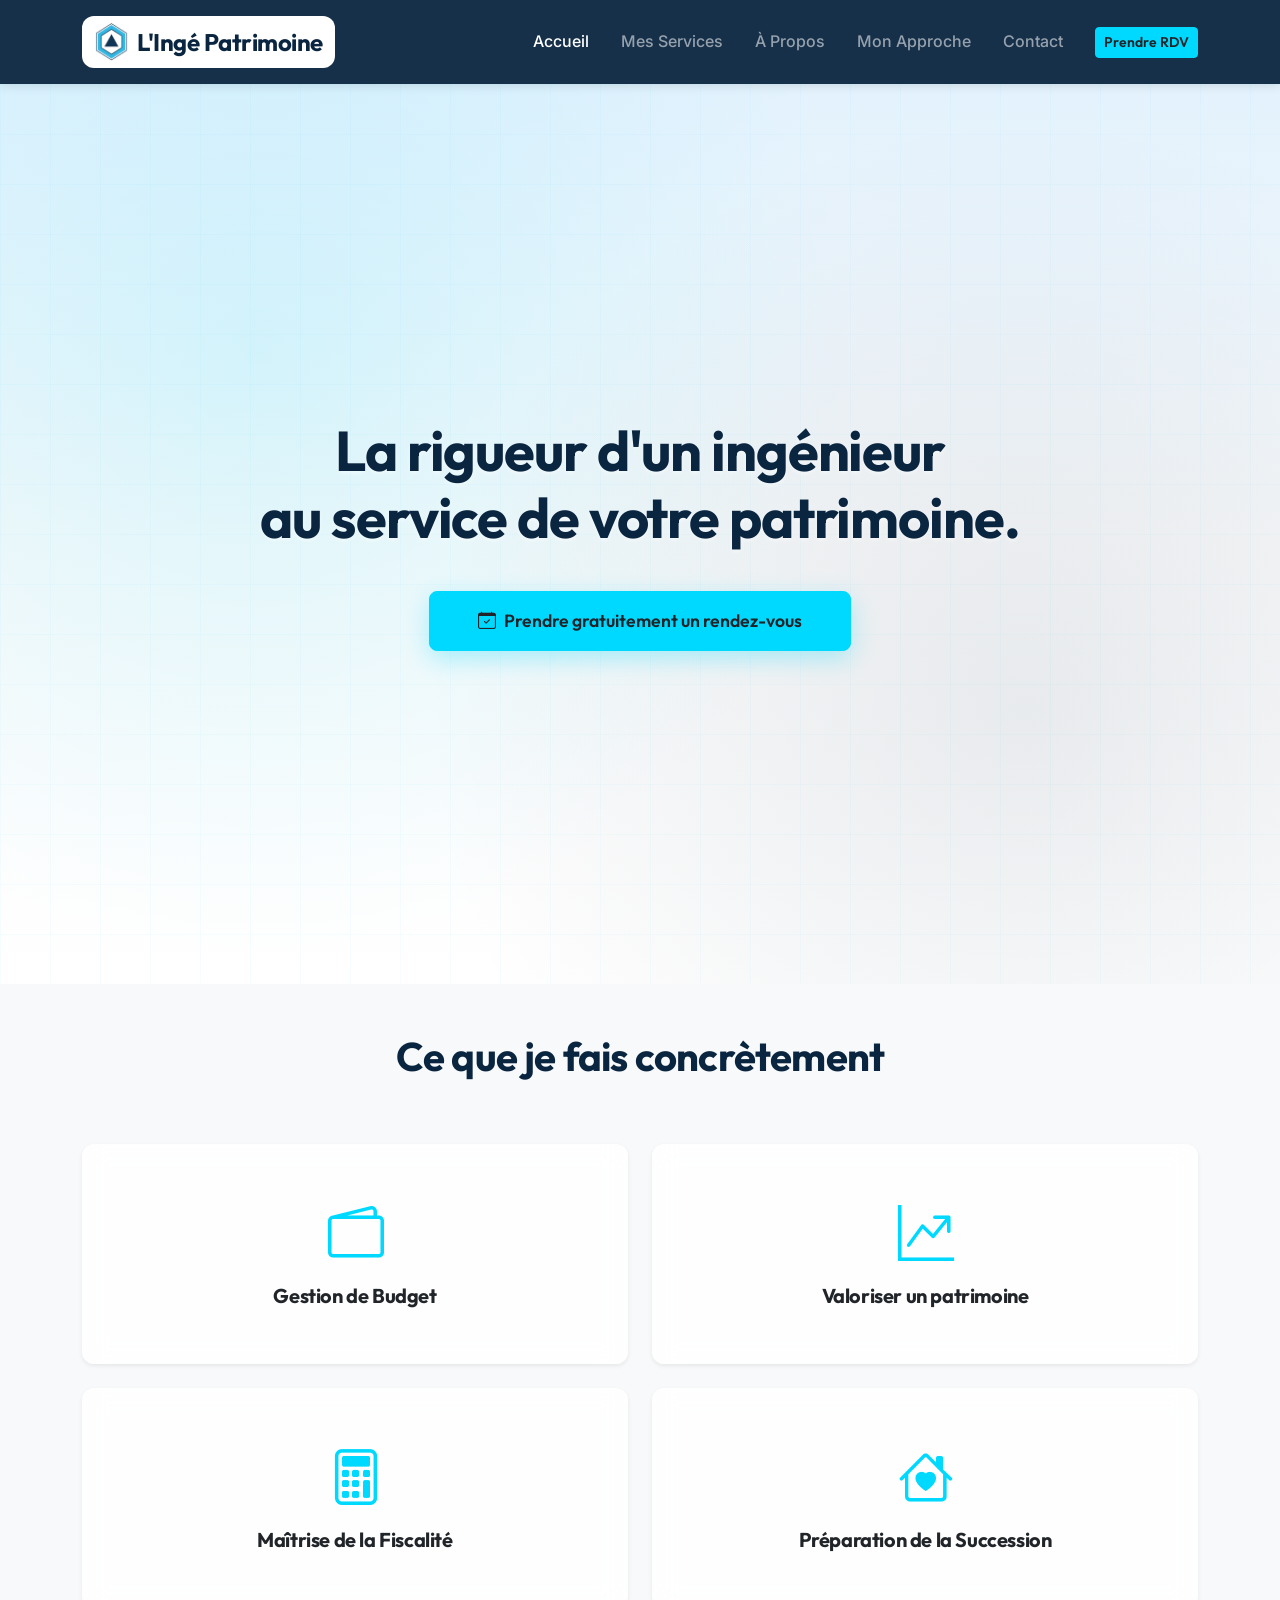
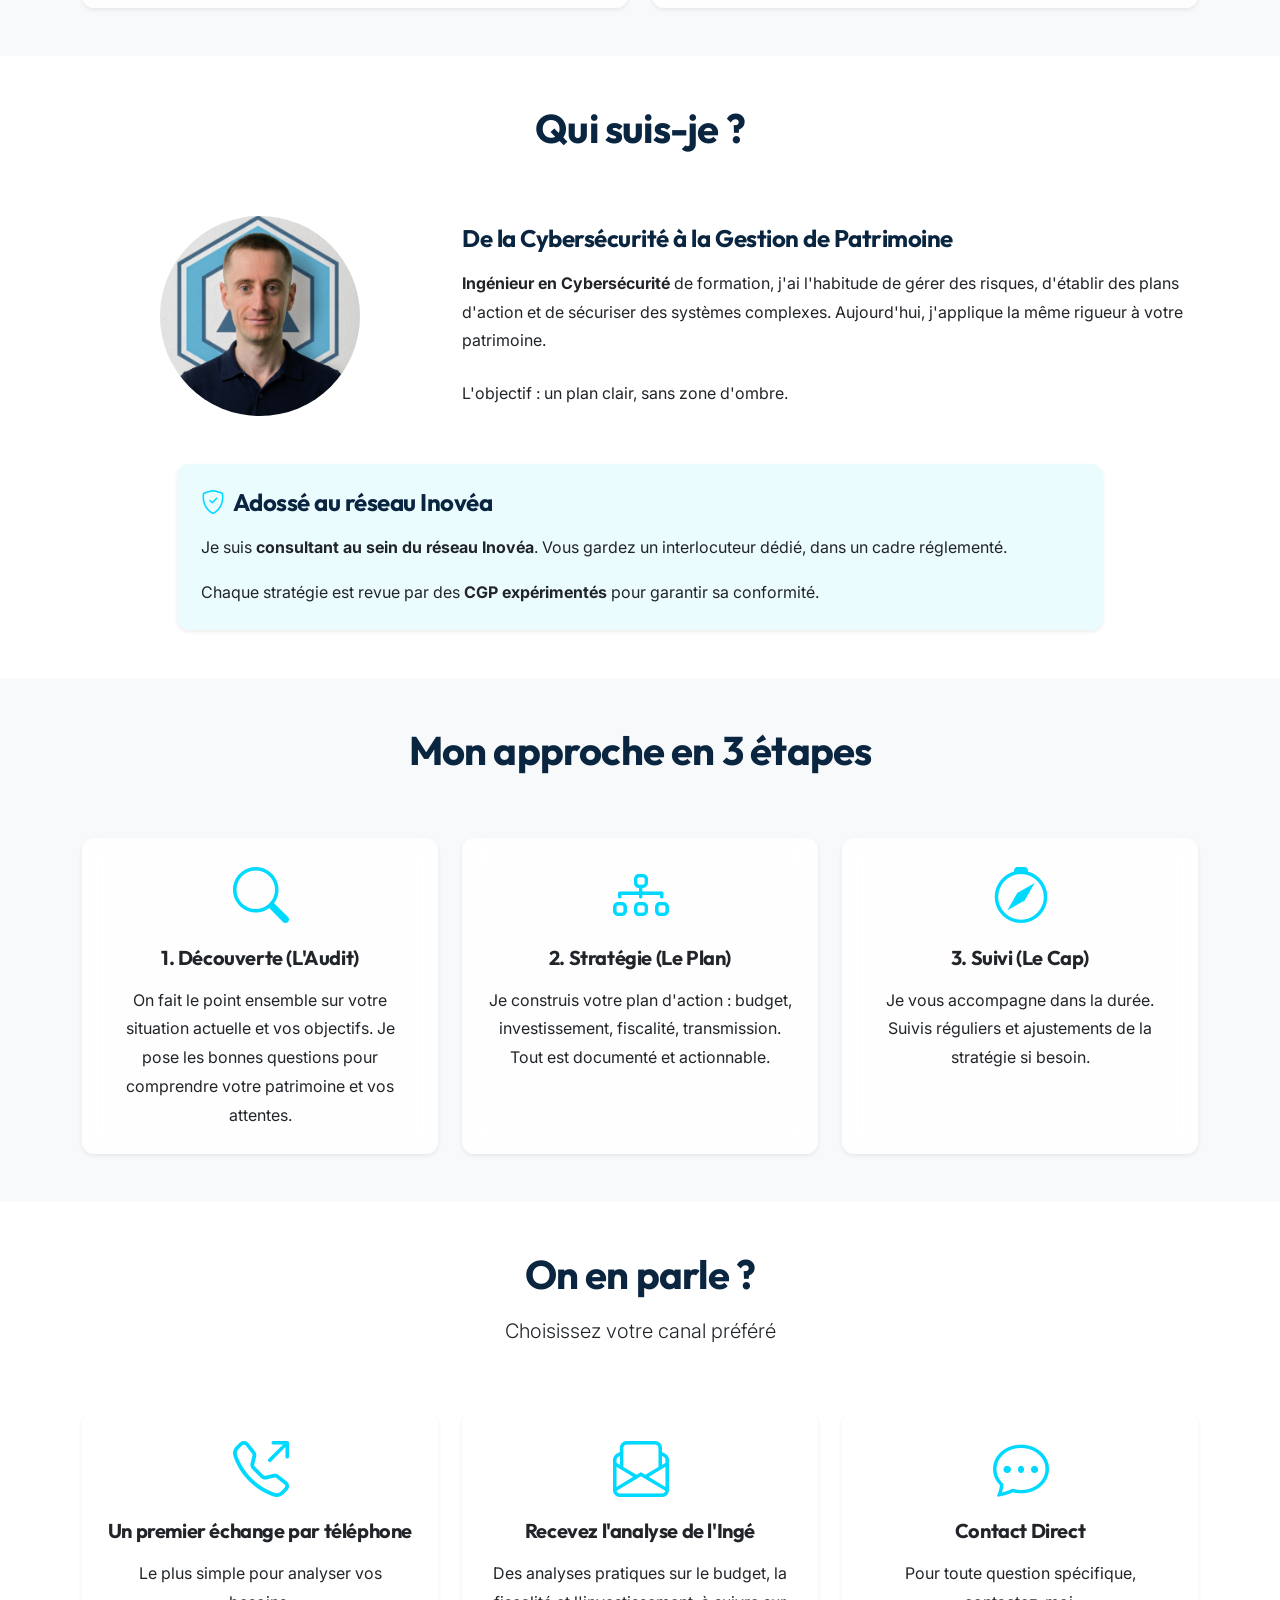
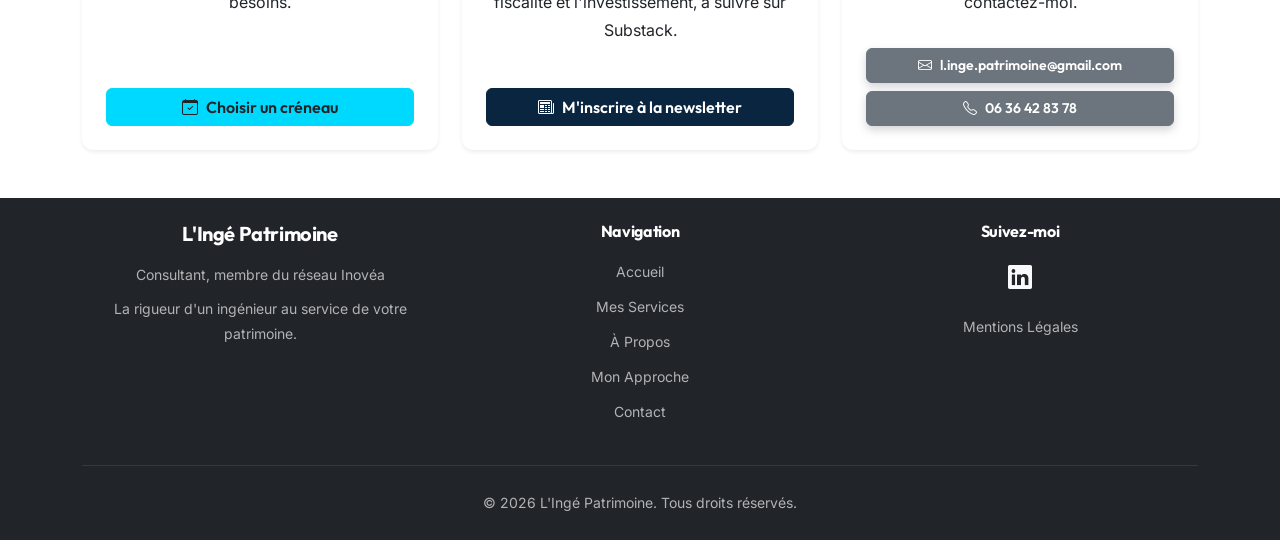
==== commit a4fc7d3c: "Add calendly URL / update CTA" ====
--- a/index.html
+++ b/index.html
@@ -164,8 +164,8 @@
                         <a class="nav-link" href="#contact" title="Me contacter">Contact</a>
                     </li>
                     <li class="nav-item ms-lg-3 mt-2 mt-lg-0">
-                        <a class="btn btn-accent btn-sm" href="[URL_GOOGLE_CALENDAR_PLACEHOLDER]"
-                            aria-label="Prendre rendez-vous en ligne" title="Réserver un rendez-vous">Prendre RDV</a>
+                        <a class="btn btn-accent btn-sm" href="https://calendly.com/l-inge-patrimoine/30min"
+                            aria-label="Prendre rendez-vous via Calendly" title="Prendre rendez-vous">Prendre RDV</a>
                     </li>
                 </ul>
             </div>
@@ -207,8 +207,8 @@
                         </div>
                     </div> -->
 
-                    <a href="[URL_GOOGLE_CALENDAR_PLACEHOLDER]" class="btn btn-accent btn-lg px-5 py-3 mt-3"
-                        aria-label="Réserver un rendez-vous découverte de 90 minutes" title="Prendre rendez-vous">
+                    <a href="https://calendly.com/l-inge-patrimoine/30min" class="btn btn-accent btn-lg px-5 py-3 mt-3"
+                        aria-label="Réserver un appel découverte gratuit de 15 minutes" title="Prendre rendez-vous">
                         <i class="bi bi-calendar-check me-2"></i>Prendre gratuitement un rendez-vous
                     </a>
                 </div>
@@ -414,13 +414,13 @@
                 <div class="col-lg-4">
                     <div class="card h-100 border-0 shadow-sm d-flex flex-column">
                         <div class="card-body p-4 text-center d-flex flex-column">
-                            <i class="bi bi-calendar-event display-4 text-accent mb-3"></i>
-                            <h3 class="h5 fw-bold mb-3">Prenez gratuitement rendez-vous</h3>
+                            <i class="bi bi-telephone-outbound display-4 text-accent mb-3"></i>
+                            <h3 class="h5 fw-bold mb-3">Un premier échange par téléphone</h3>
                             <p class="text-muted flex-grow-1">Le plus simple pour analyser vos besoins.</p>
-                            <a href="[URL_GOOGLE_CALENDAR_PLACEHOLDER]" class="btn btn-accent w-100 mt-3"
-                                aria-label="Consulter mes disponibilités pour prendre rendez-vous"
-                                title="Prendre rendez-vous">
-                                <i class="bi bi-calendar-check me-2"></i>Voir mes disponibilités
+                            <a href="https://calendly.com/l-inge-patrimoine/30min" class="btn btn-accent w-100 mt-3"
+                                aria-label="Choisir un créneau pour être rappelé"
+                                title="Réserver un appel">
+                                <i class="bi bi-calendar-check me-2"></i>Choisir un créneau
                             </a>
                         </div>
                     </div>
--- a/style.css
+++ b/style.css
@@ -531,6 +531,15 @@
    =================================== */
 section {
     padding: 5rem 0;
+    color: var(--color-dark);
+}
+
+section h2 {
+    color: var(--color-primary);
+}
+
+section .text-muted {
+    color: var(--color-dark) !important;
 }
 
 @media (max-width: 768px) {
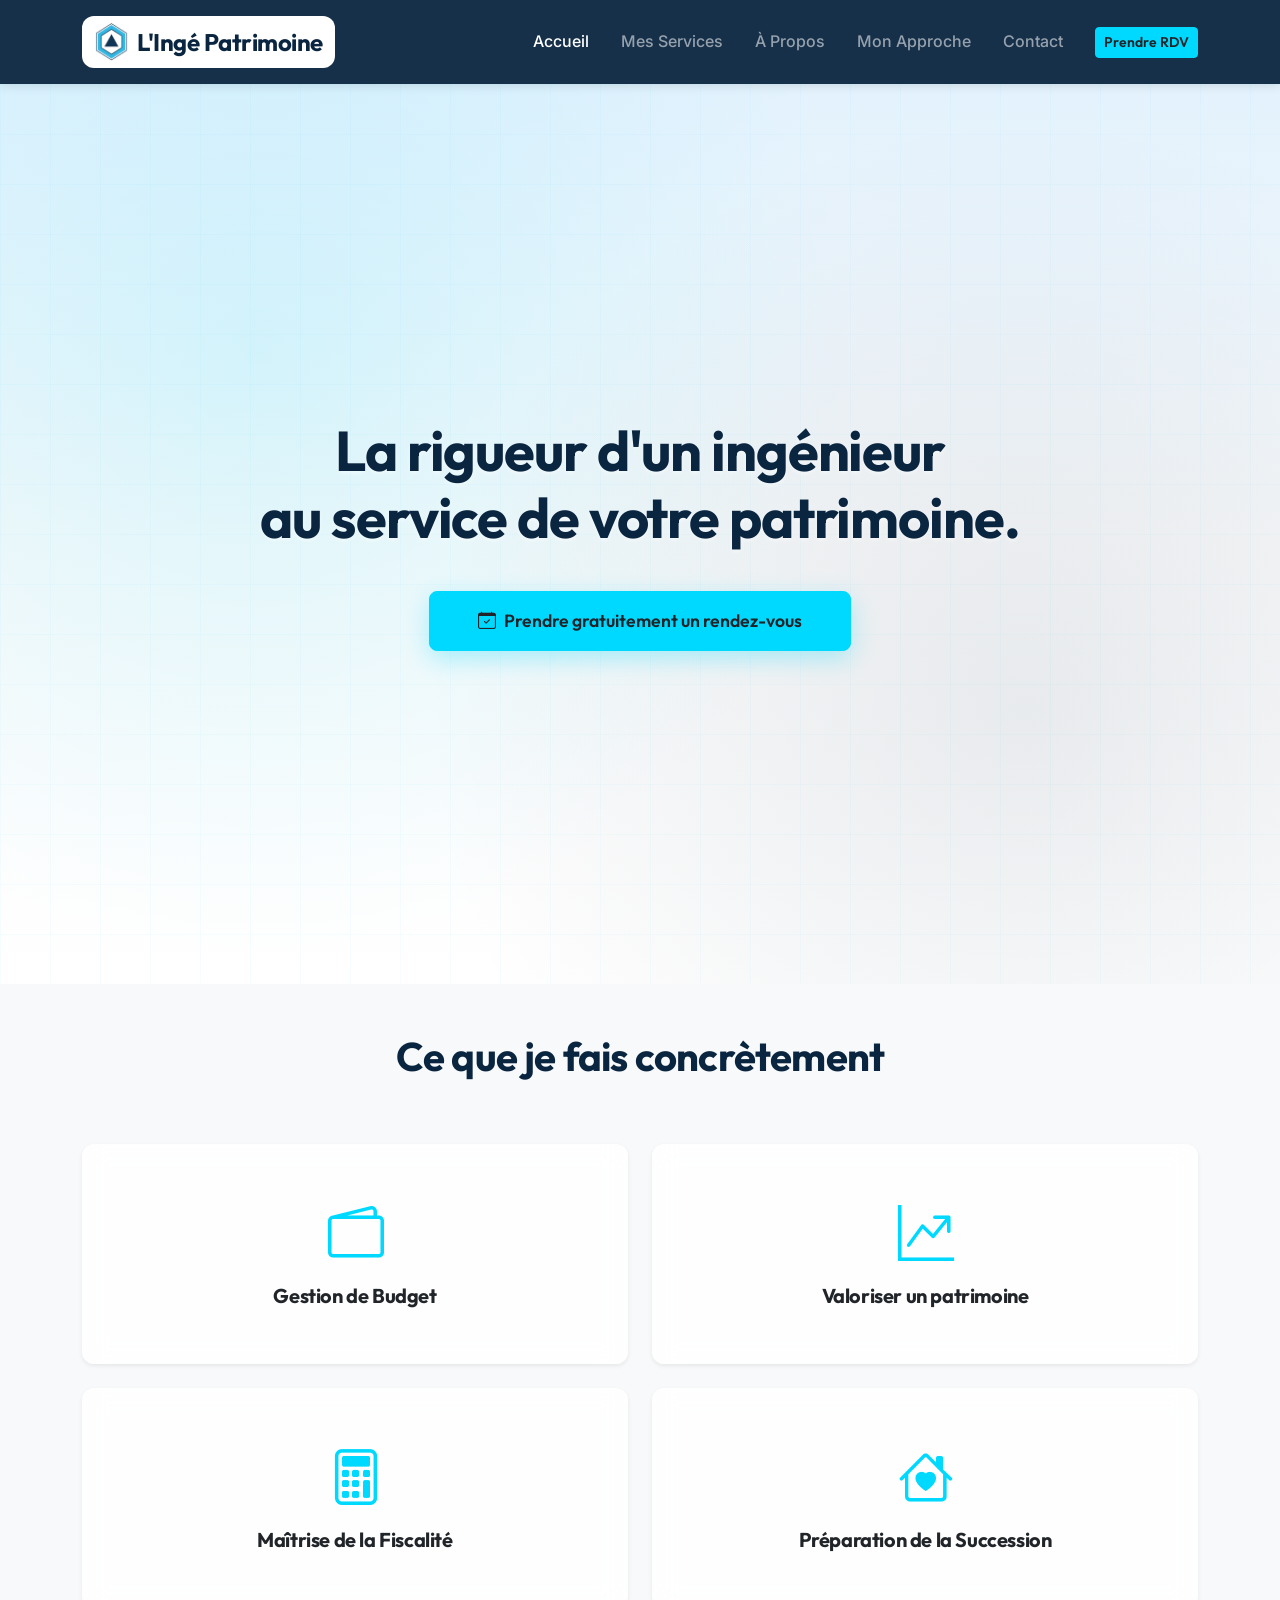
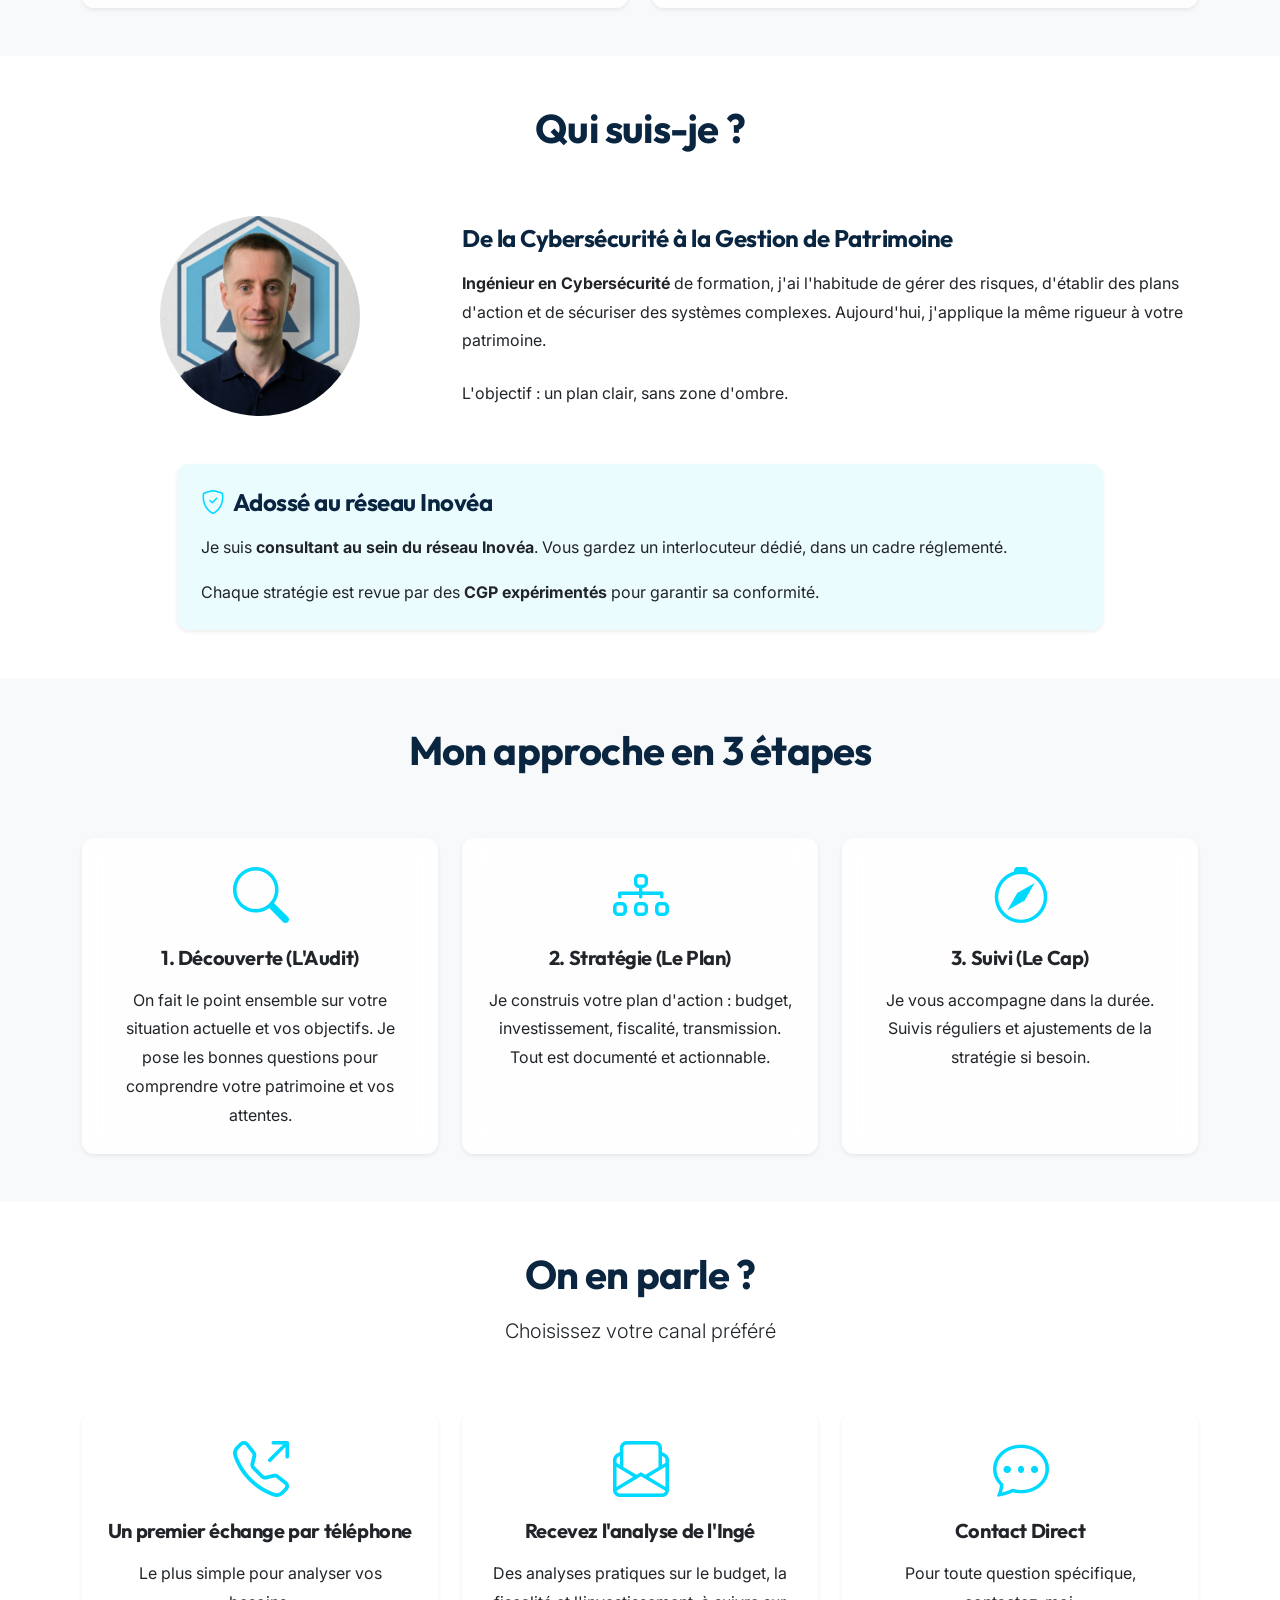
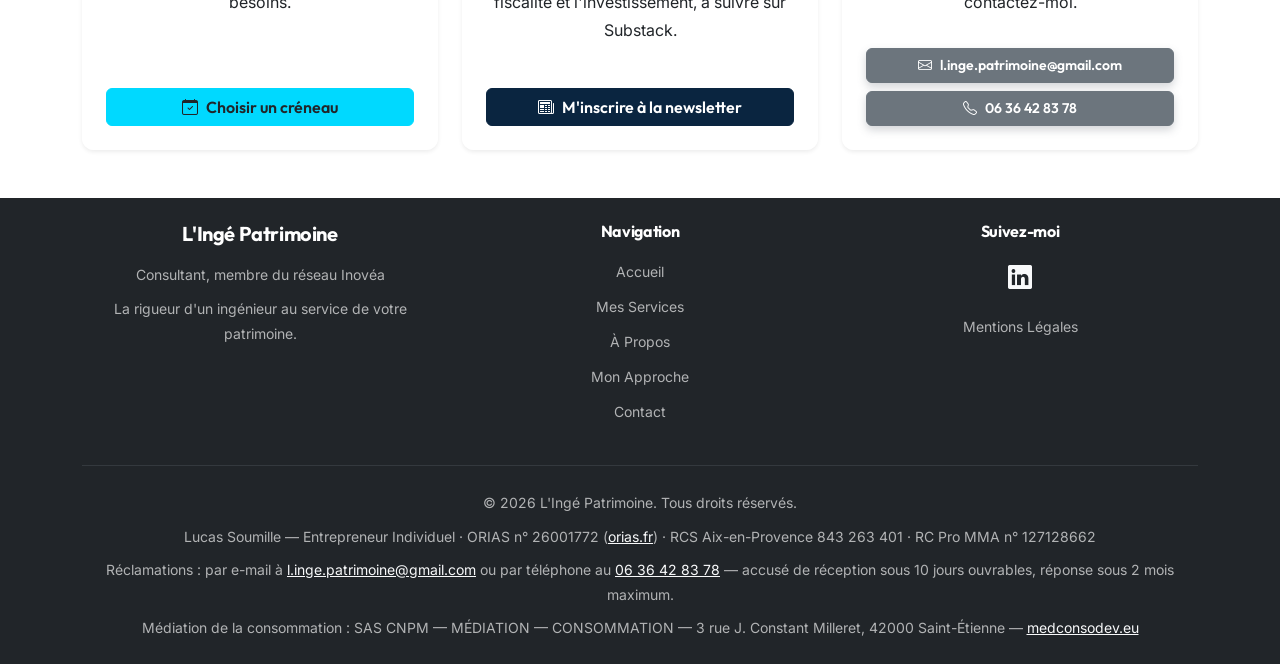
==== commit 301773df: "Add legal notice page with regulatory information Publish the mandatory information for a consultant" ====
--- a/index.html
+++ b/index.html
@@ -67,19 +67,41 @@
       "@context": "https://schema.org",
       "@type": "ProfessionalService",
       "name": "L'Ingé Patrimoine",
+      "legalName": "Lucas Soumille",
       "description": "Consultant en gestion de patrimoine avec la rigueur d'un ingénieur",
       "url": "https://lingepatrimoine.fr",
       "logo": "https://lingepatrimoine.fr/logo/logo_inge_patrimoine-removebg-preview.png",
       "image": "https://lingepatrimoine.fr/logo/logo_inge_patrimoine-removebg-preview.png",
       "email": "l.inge.patrimoine@gmail.com",
+      "telephone": "+33636428378",
       "address": {
         "@type": "PostalAddress",
+        "streetAddress": "23 Allée des Arlésiens",
+        "postalCode": "13770",
+        "addressLocality": "Venelles",
+        "addressRegion": "Provence-Alpes-Côte d'Azur",
         "addressCountry": "FR"
       },
-      "geo": {
-        "@type": "GeoCoordinates",
-        "addressCountry": "France"
+      "identifier": [
+        {
+          "@type": "PropertyValue",
+          "name": "SIREN",
+          "value": "843263401"
+        },
+        {
+          "@type": "PropertyValue",
+          "name": "ORIAS",
+          "value": "26001772"
+        }
+      ],
+      "memberOf": {
+        "@type": "Organization",
+        "name": "INOVEA"
       },
+      "sameAs": [
+        "https://www.linkedin.com/in/lucas-l-ing%C3%A9-patrimoine-799105403/",
+        "https://lingepatrimoine.substack.com"
+      ],
       "priceRange": "$$",
       "serviceType": ["Gestion de patrimoine", "Conseil financier", "Optimisation fiscale", "Investissement", "Succession"],
       "areaServed": {
@@ -467,6 +489,7 @@
     </section>
 
     <!-- Footer -->
+    <!-- SYNC: garder identique au footer de mentions-legales.html -->
     <footer class="bg-dark text-light py-4" role="contentinfo" aria-label="Pied de page">
         <div class="container">
             <div class="row g-4">
@@ -502,7 +525,7 @@
                         </a>
                     </div>
                     <p class="small text-muted mb-2">
-                        <a href="[URL_MENTIONS_LEGALES_PLACEHOLDER]" class="text-decoration-none text-muted hover-link"
+                        <a href="mentions-legales.html" class="text-decoration-none text-muted hover-link"
                             title="Consulter les mentions légales">Mentions Légales</a>
                     </p>
                 </div>
@@ -512,7 +535,31 @@
 
             <div class="row">
                 <div class="col text-center">
-                    <p class="small text-muted mb-0">&copy; 2026 L'Ingé Patrimoine. Tous droits réservés.</p>
+                    <p class="small text-muted mb-2">&copy; 2026 L'Ingé Patrimoine. Tous droits réservés.</p>
+                    <p class="small text-muted mb-2">
+                        Lucas Soumille &mdash; Entrepreneur Individuel &middot;
+                        ORIAS n&deg; 26001772 (<a href="https://www.orias.fr"
+                            class="text-light text-decoration-underline" target="_blank" rel="noopener noreferrer"
+                            title="Vérifier l'inscription sur le registre de l'ORIAS">orias.fr</a>) &middot;
+                        RCS Aix-en-Provence 843 263 401 &middot;
+                        RC Pro MMA n&deg; 127128662
+                    </p>
+                    <p class="small text-muted mb-2">
+                        Réclamations : par e-mail à
+                        <a href="mailto:l.inge.patrimoine@gmail.com" class="text-light text-decoration-underline"
+                            title="Adresser une réclamation par e-mail">l.inge.patrimoine@gmail.com</a>
+                        ou par téléphone au
+                        <a href="tel:+33636428378" class="text-light text-decoration-underline"
+                            title="Adresser une réclamation par téléphone">06 36 42 83 78</a>
+                        &mdash; accusé de réception sous 10 jours ouvrables, réponse sous 2 mois maximum.
+                    </p>
+                    <p class="small text-muted mb-0">
+                        Médiation de la consommation : SAS CNPM &mdash; MÉDIATION &mdash; CONSOMMATION &mdash;
+                        3 rue J. Constant Milleret, 42000 Saint-Étienne &mdash;
+                        <a href="https://www.medconsodev.eu" class="text-light text-decoration-underline"
+                            target="_blank" rel="noopener noreferrer"
+                            title="Déposer une réclamation auprès de CNPM - Médiation - Consommation">medconsodev.eu</a>
+                    </p>
                 </div>
             </div>
         </div>
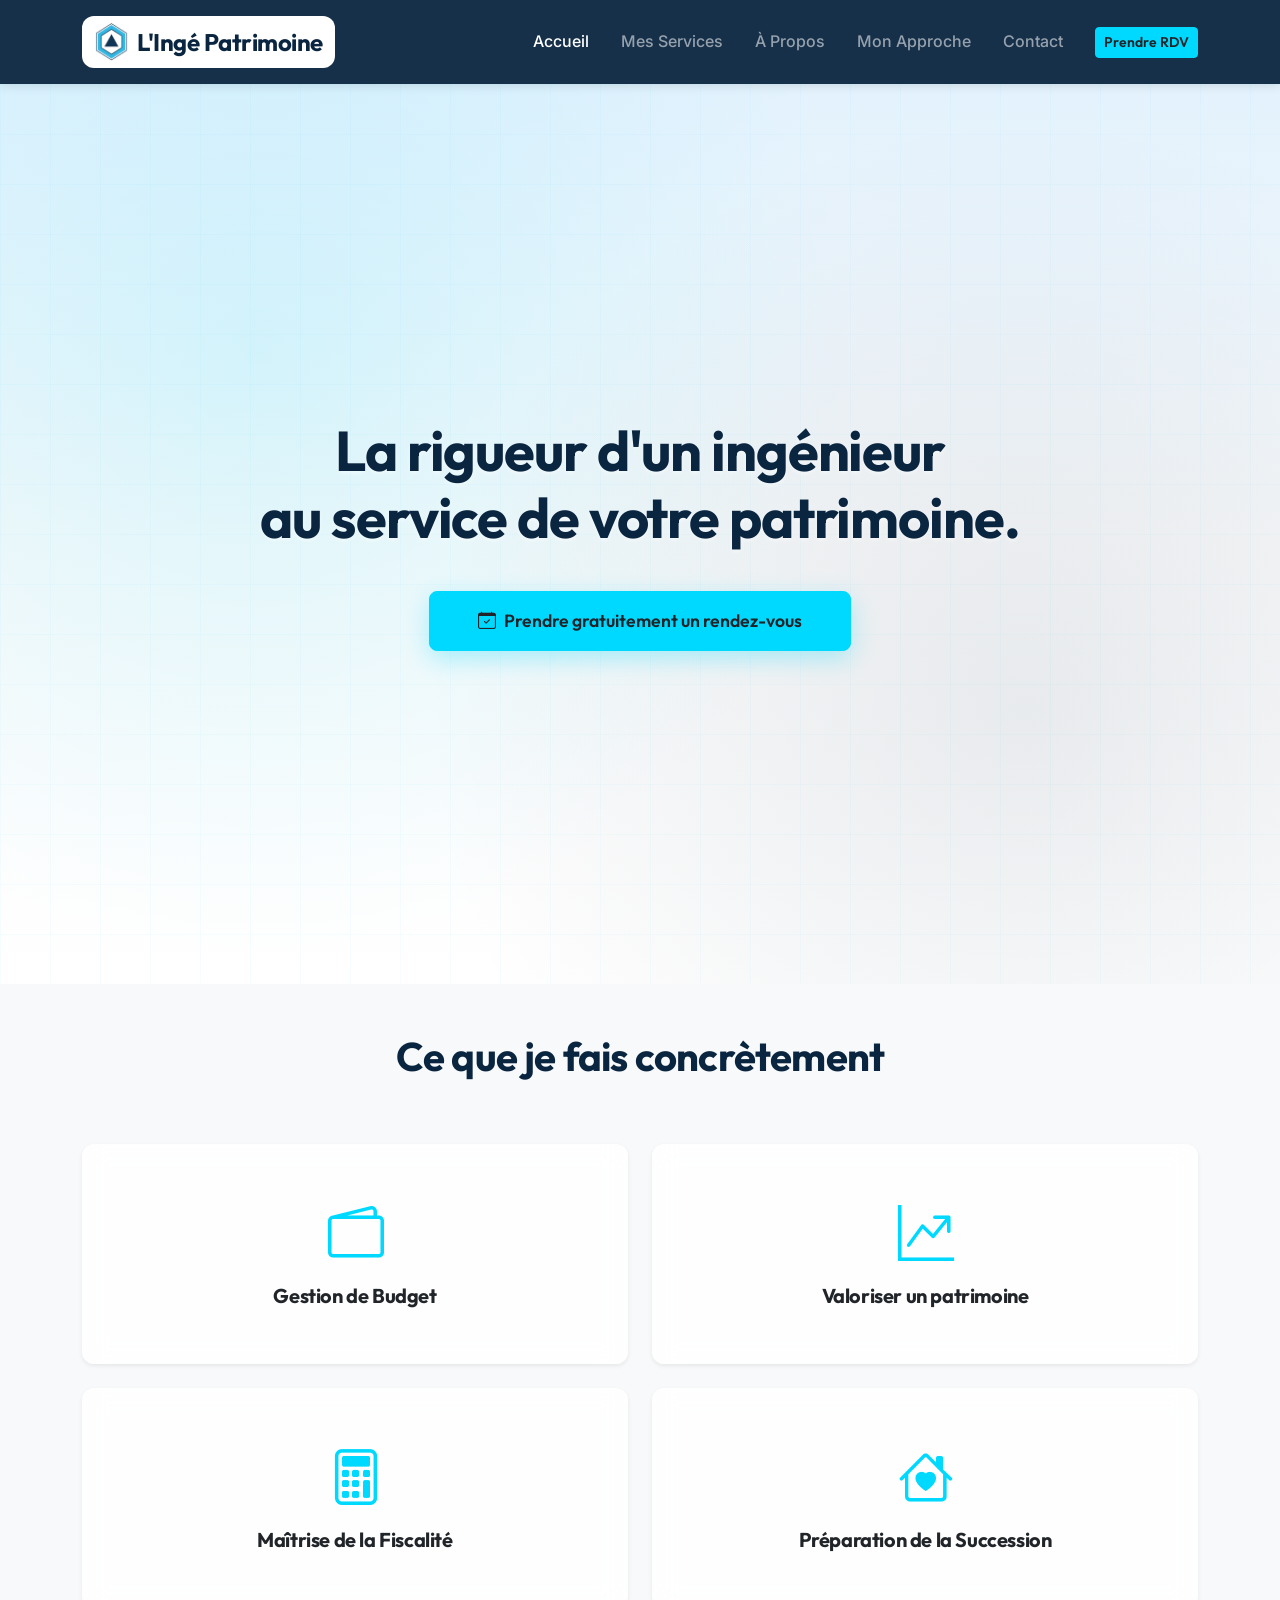
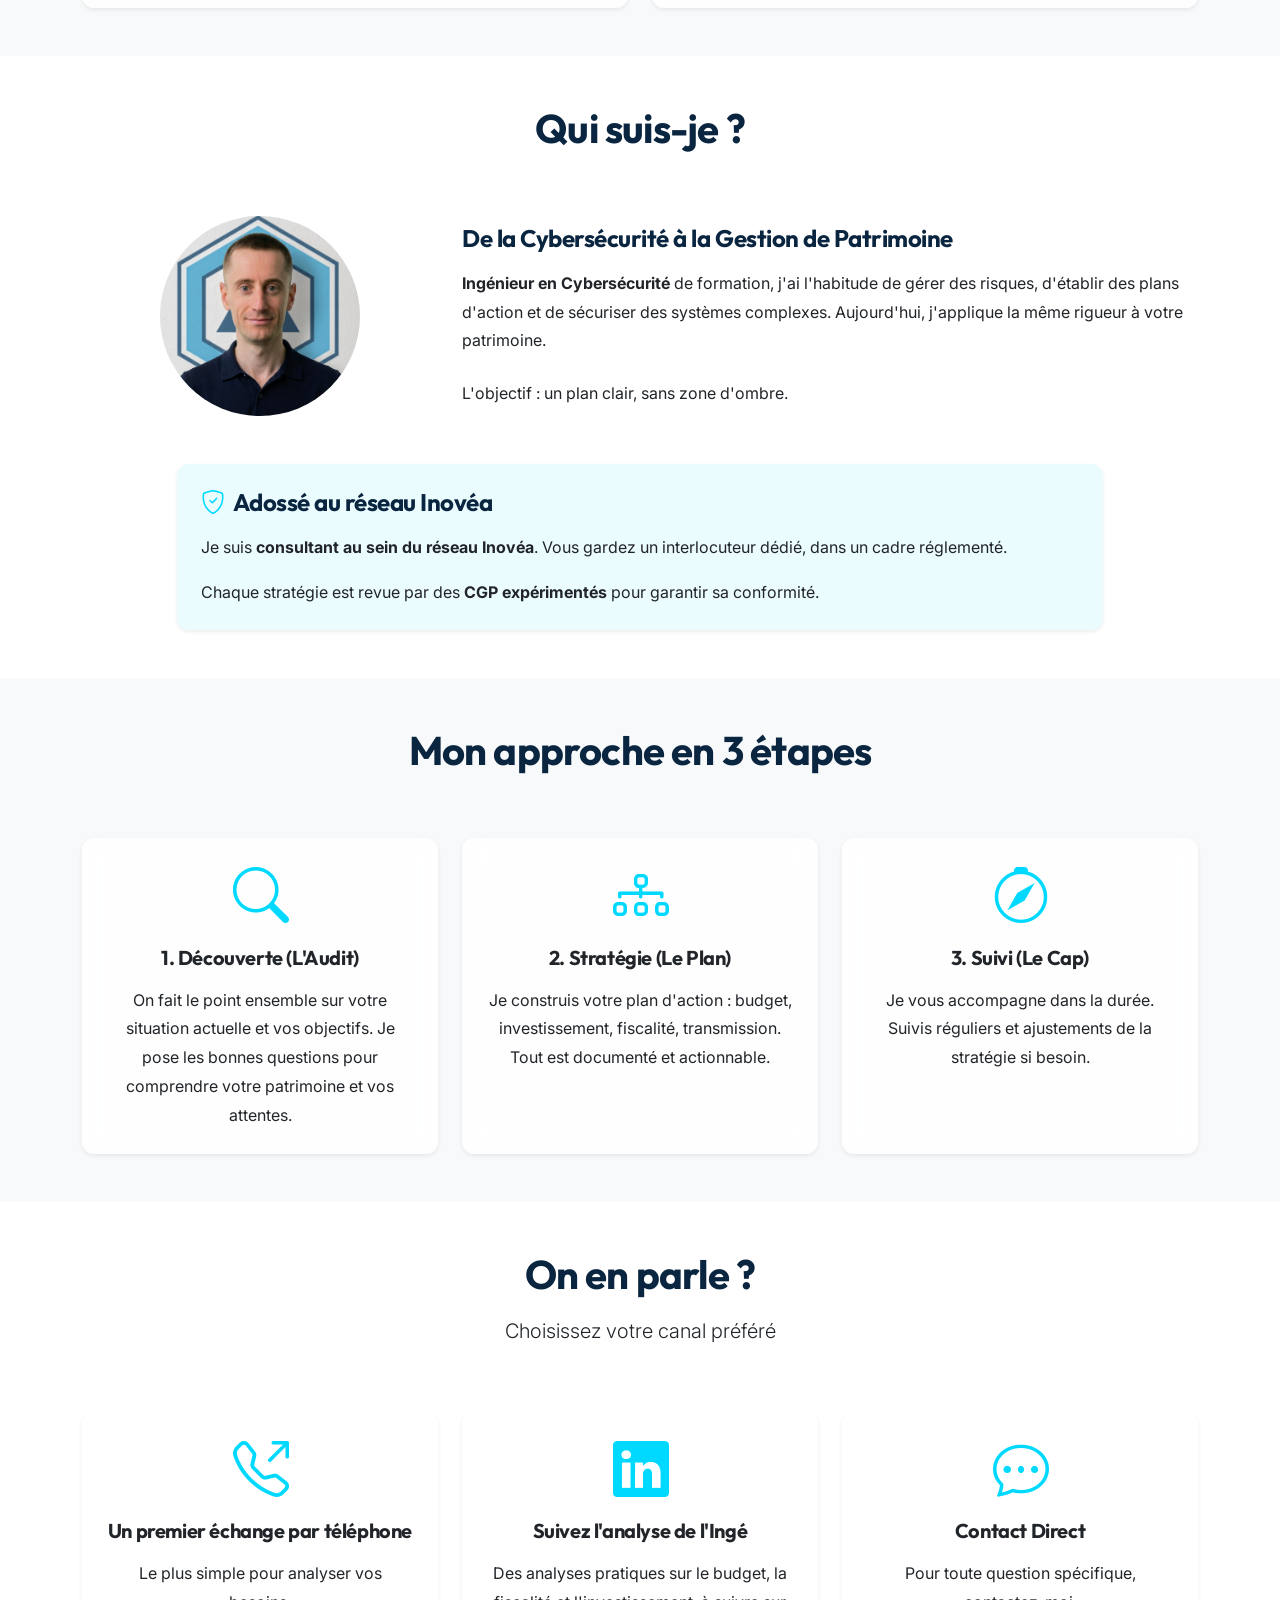
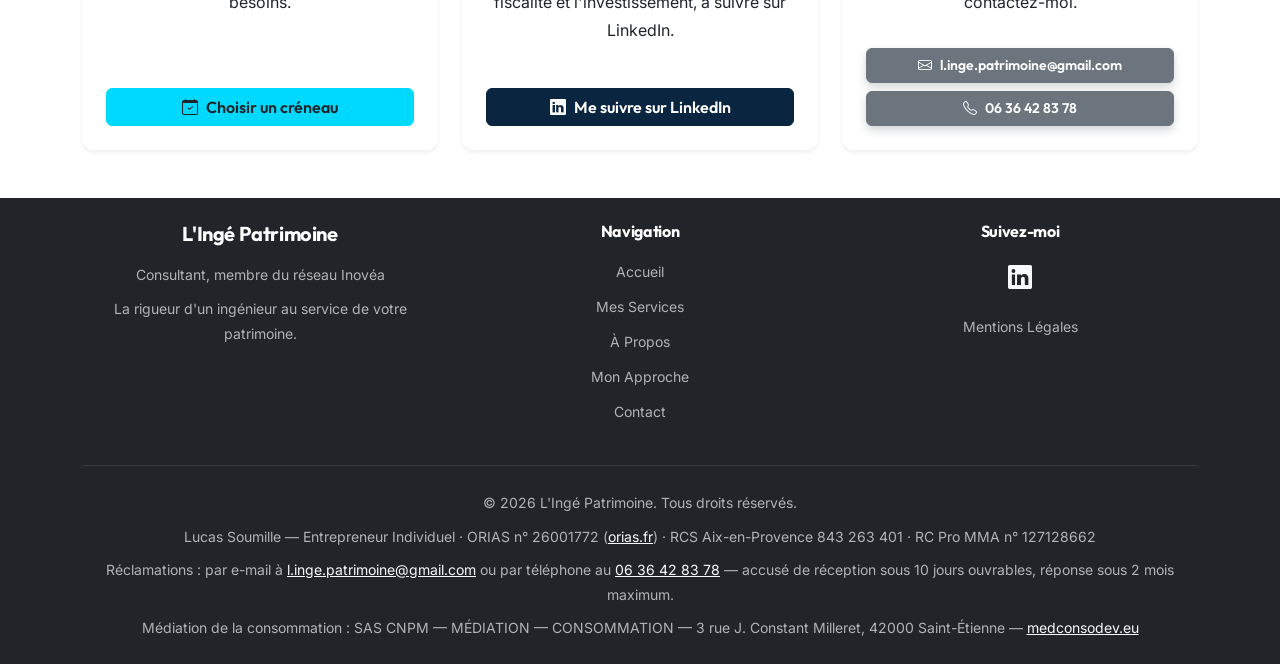
==== commit 9722b45a: "Replace Substack newsletter with LinkedIn posts Co-Authored-By: Claude Opus 5.5 <noreply@anthropic.c" ====
--- a/index.html
+++ b/index.html
@@ -99,8 +99,7 @@
         "name": "INOVEA"
       },
       "sameAs": [
-        "https://www.linkedin.com/in/lucas-l-ing%C3%A9-patrimoine-799105403/",
-        "https://lingepatrimoine.substack.com"
+        "https://www.linkedin.com/in/lucas-l-ing%C3%A9-patrimoine-799105403/"
       ],
       "priceRange": "$$",
       "serviceType": ["Gestion de patrimoine", "Conseil financier", "Optimisation fiscale", "Investissement", "Succession"],
@@ -448,17 +447,18 @@
                     </div>
                 </div>
 
-                <!-- Bloc 2: Newsletter -->
+                <!-- Bloc 2: LinkedIn -->
                 <div class="col-lg-4">
                     <div class="card h-100 border-0 shadow-sm d-flex flex-column">
                         <div class="card-body p-4 text-center d-flex flex-column">
-                            <i class="bi bi-envelope-paper display-4 text-accent mb-3"></i>
-                            <h3 class="h5 fw-bold mb-3">Recevez l'analyse de l'Ingé</h3>
+                            <i class="bi bi-linkedin display-4 text-accent mb-3"></i>
+                            <h3 class="h5 fw-bold mb-3">Suivez l'analyse de l'Ingé</h3>
                             <p class="text-muted flex-grow-1">Des analyses pratiques sur le budget, la fiscalité et
-                                l'investissement, à suivre sur Substack.</p>
-                            <a href="https://lingepatrimoine.substack.com/embed" class="btn btn-primary w-100 mt-3"
-                                aria-label="S'inscrire à la newsletter sur Substack" title="Newsletter Substack">
-                                <i class="bi bi-newspaper me-2"></i>M'inscrire à la newsletter
+                                l'investissement, à suivre sur LinkedIn.</p>
+                            <a href="https://www.linkedin.com/in/lucas-l-ing%C3%A9-patrimoine-799105403/" class="btn btn-primary w-100 mt-3"
+                                target="_blank" rel="noopener noreferrer"
+                                aria-label="Suivre L'Ingé Patrimoine sur LinkedIn" title="LinkedIn">
+                                <i class="bi bi-linkedin me-2"></i>Me suivre sur LinkedIn
                             </a>
                         </div>
                     </div>
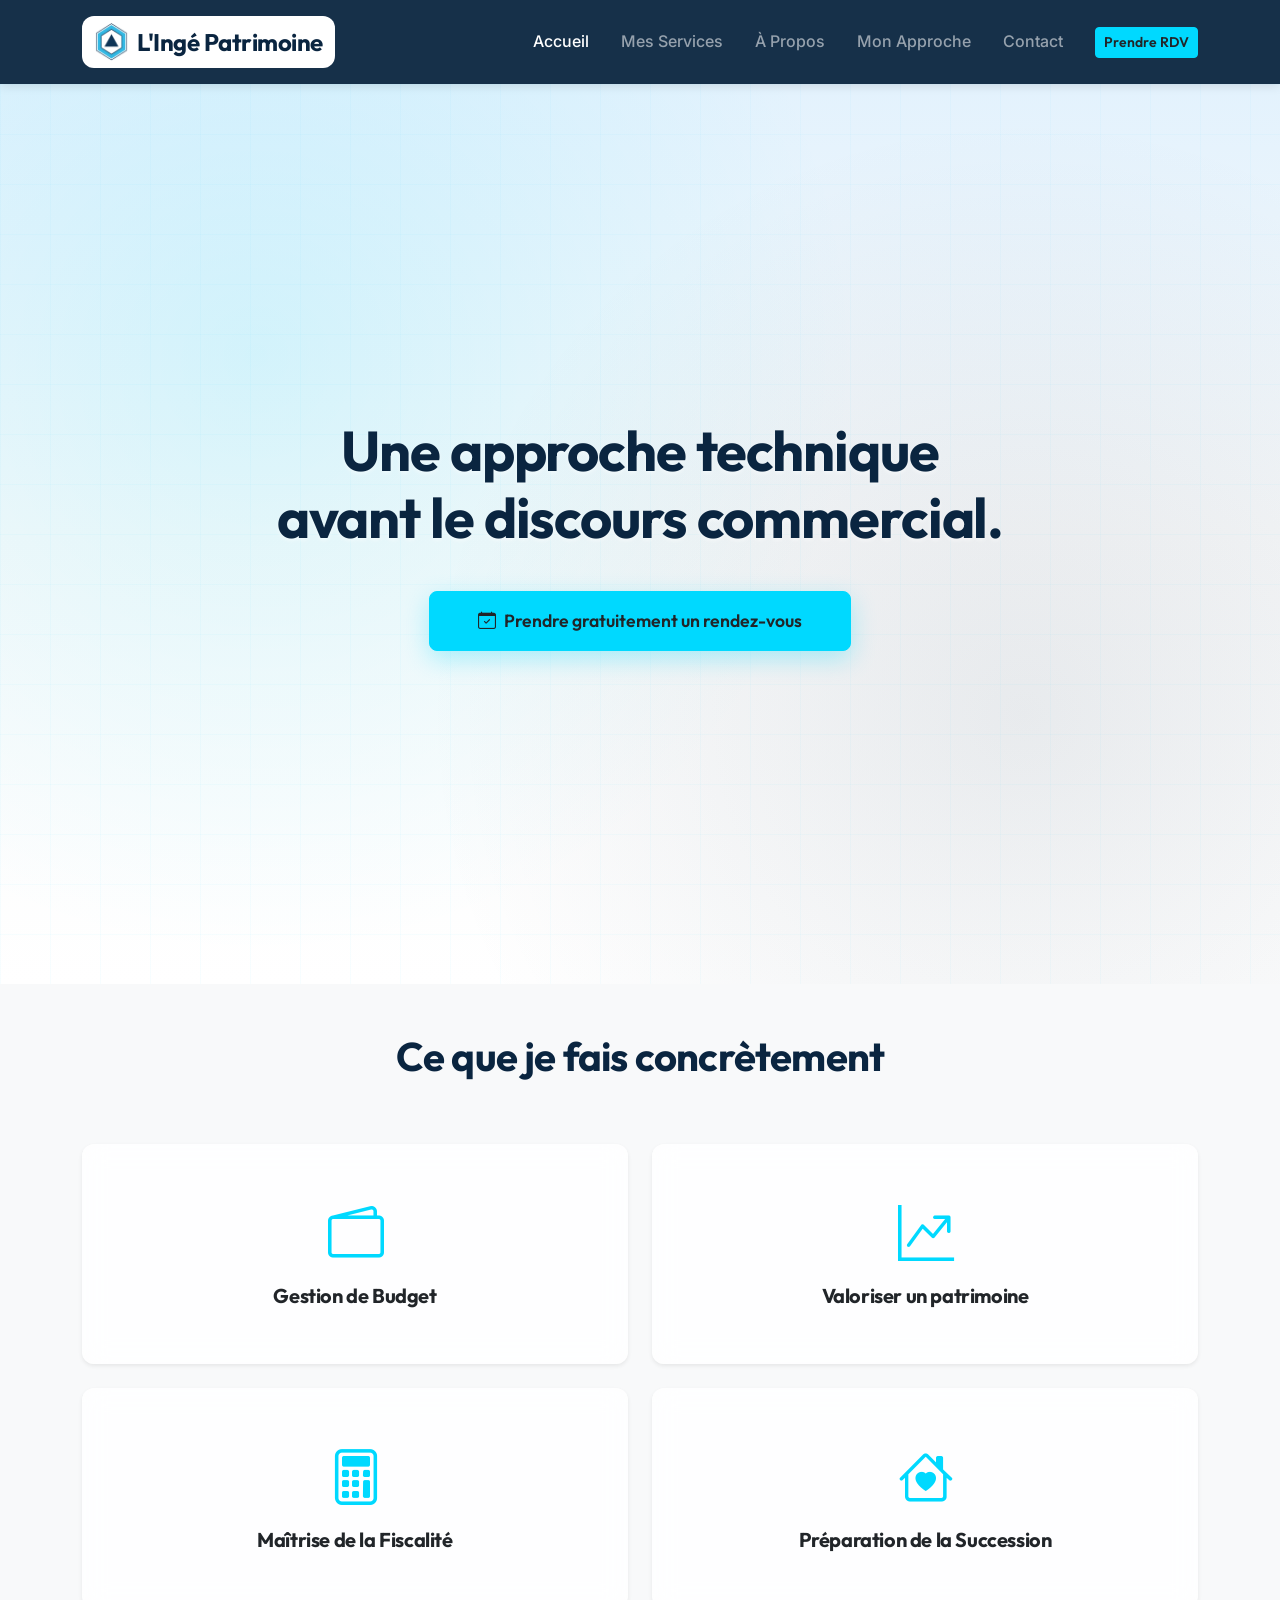
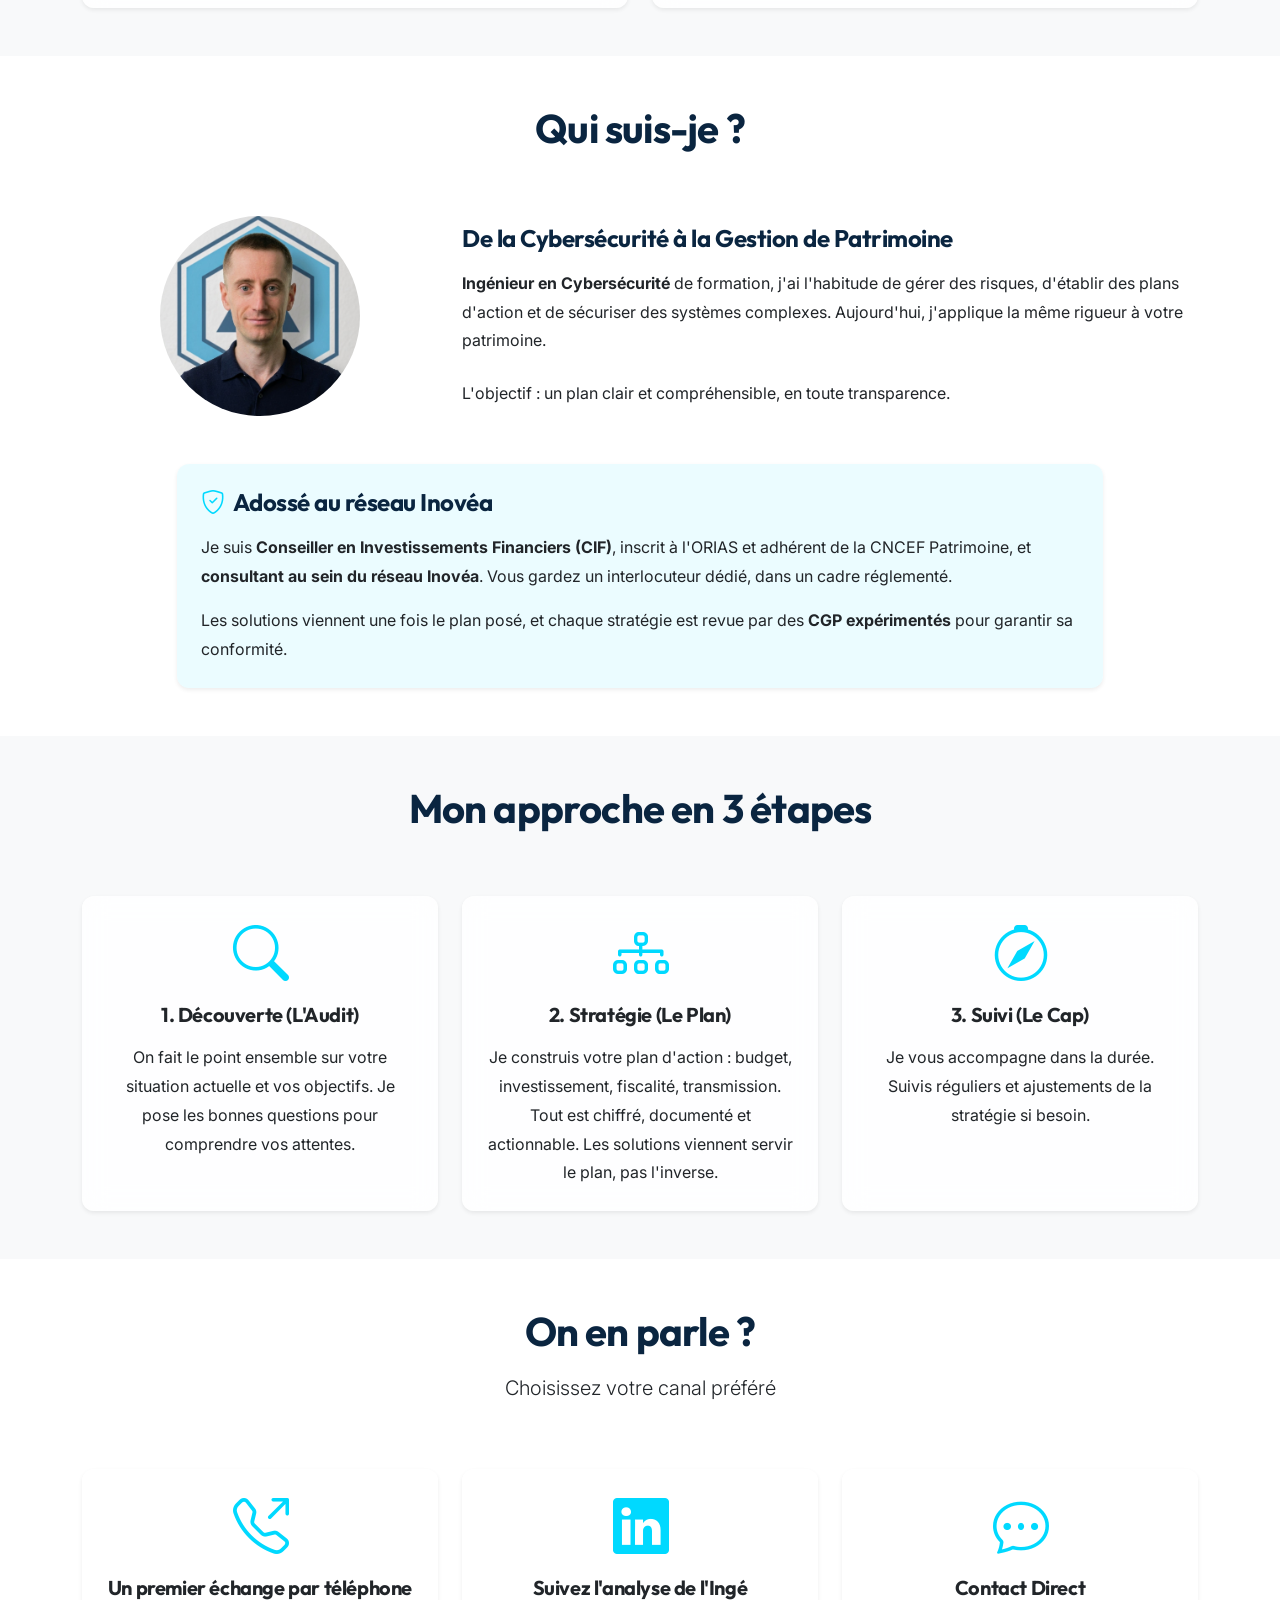
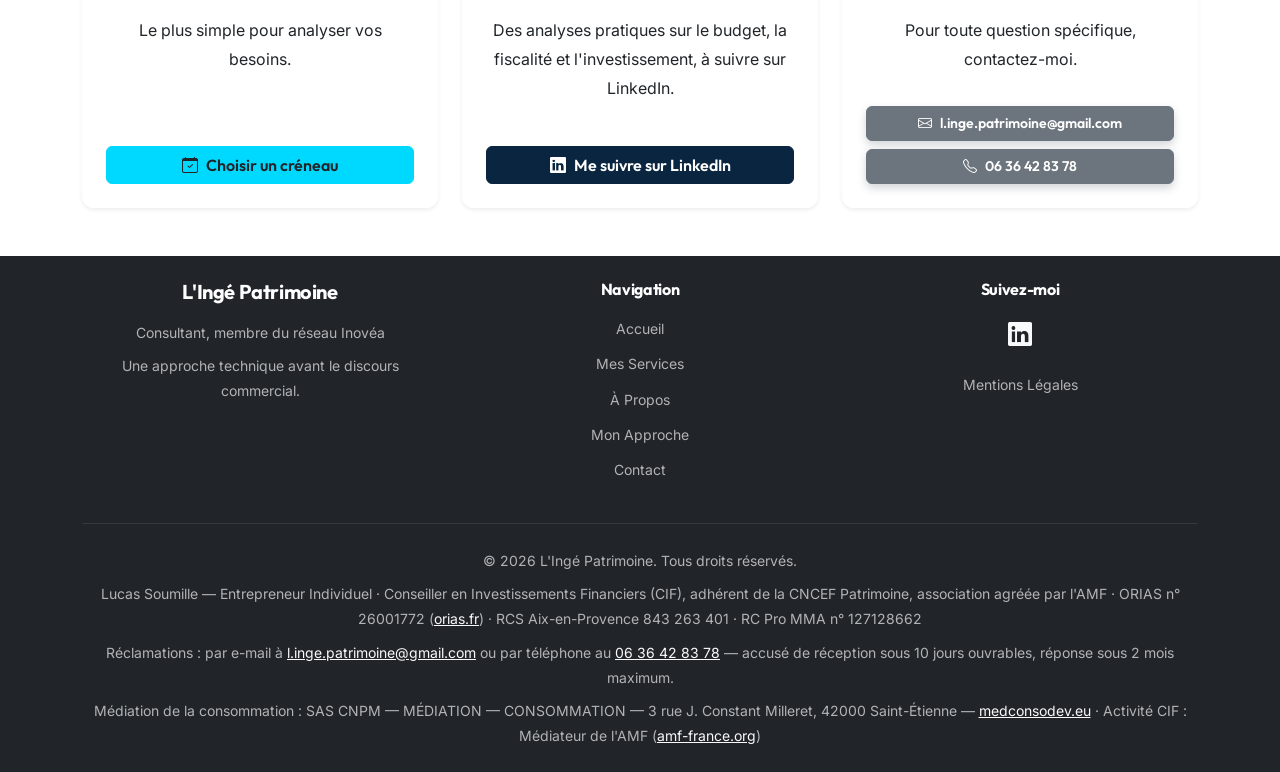
==== commit a1a5e7ff: "Add CIF status with CNCEF Patrimoine to legal notice and footers List the CIF registration first in " ====
--- a/index.html
+++ b/index.html
@@ -5,9 +5,9 @@
     <meta charset="UTF-8">
     <meta name="viewport" content="width=device-width, initial-scale=1.0">
     <meta name="description"
-        content="L'Ingé Patrimoine - Consultant en gestion de patrimoine avec la rigueur d'un ingénieur. Budget, investissement passif, optimisation fiscale et succession. Prenez rendez-vous pour votre audit gratuit.">
+        content="L'Ingé Patrimoine - Consultant en gestion de patrimoine : une approche technique avant le discours commercial, avec la rigueur d'un ingénieur. Budget, investissement passif, optimisation fiscale et succession. Prenez rendez-vous pour votre audit gratuit.">
     <meta name="keywords"
-        content="gestion patrimoine, investissement passif, optimisation fiscale, budget, succession, conseil financier, consultant patrimoine, ingénieur finance, CGP, Inovéa">
+        content="gestion patrimoine, investissement passif, optimisation fiscale, budget, succession, conseil financier, consultant patrimoine, ingénieur finance, CGP, Inovéa, CIF, conseiller en investissements financiers">
     <meta name="author" content="L'Ingé Patrimoine">
     <meta name="robots" content="index, follow, max-image-preview:large, max-snippet:-1, max-video-preview:-1">
     <meta name="language" content="French">
@@ -21,7 +21,7 @@
     <meta property="og:url" content="https://lingepatrimoine.fr/">
     <meta property="og:title" content="L'Ingé Patrimoine | Consultant en Gestion de Patrimoine">
     <meta property="og:description"
-        content="Consultant en gestion de patrimoine avec la rigueur d'un ingénieur. Budget, investissement passif, optimisation fiscale et succession.">
+        content="Consultant en gestion de patrimoine : une approche technique avant le discours commercial. Budget, investissement passif, optimisation fiscale et succession.">
     <meta property="og:image" content="https://lingepatrimoine.fr/logo/logo_inge_patrimoine-removebg-preview.png">
     <meta property="og:locale" content="fr_FR">
     <meta property="og:site_name" content="L'Ingé Patrimoine">
@@ -31,7 +31,7 @@
     <meta name="twitter:url" content="https://lingepatrimoine.fr/">
     <meta name="twitter:title" content="L'Ingé Patrimoine | Consultant en Gestion de Patrimoine">
     <meta name="twitter:description"
-        content="Consultant en gestion de patrimoine avec la rigueur d'un ingénieur. Budget, investissement passif, optimisation fiscale et succession.">
+        content="Consultant en gestion de patrimoine : une approche technique avant le discours commercial. Budget, investissement passif, optimisation fiscale et succession.">
     <meta name="twitter:image" content="https://lingepatrimoine.fr/logo/logo_inge_patrimoine-removebg-preview.png">
 
     <title>L'Ingé Patrimoine | Consultant en Gestion de Patrimoine</title>
@@ -68,7 +68,7 @@
       "@type": "ProfessionalService",
       "name": "L'Ingé Patrimoine",
       "legalName": "Lucas Soumille",
-      "description": "Consultant en gestion de patrimoine avec la rigueur d'un ingénieur",
+      "description": "Consultant en gestion de patrimoine : une approche technique avant le discours commercial, avec la rigueur d'un ingénieur",
       "url": "https://lingepatrimoine.fr",
       "logo": "https://lingepatrimoine.fr/logo/logo_inge_patrimoine-removebg-preview.png",
       "image": "https://lingepatrimoine.fr/logo/logo_inge_patrimoine-removebg-preview.png",
@@ -94,10 +94,17 @@
           "value": "26001772"
         }
       ],
-      "memberOf": {
-        "@type": "Organization",
-        "name": "INOVEA"
-      },
+      "memberOf": [
+        {
+          "@type": "Organization",
+          "name": "INOVEA"
+        },
+        {
+          "@type": "Organization",
+          "name": "CNCEF Patrimoine",
+          "url": "https://www.cncef.org"
+        }
+      ],
       "sameAs": [
         "https://www.linkedin.com/in/lucas-l-ing%C3%A9-patrimoine-799105403/"
       ],
@@ -198,7 +205,7 @@
         <div class="container">
             <div class="row justify-content-center text-center">
                 <div class="col-lg-10 col-xl-9 fade-in">
-                    <h1 class="display-3 fw-bold mb-4">La rigueur d'un ingénieur<br>au service de votre patrimoine.</h1>
+                    <h1 class="display-3 fw-bold mb-4">Une approche technique<br>avant le discours commercial.</h1>
 
                     <!-- Grille de tuiles 2x2 -->
                     <!-- <div class="row g-3 g-md-4 my-4 my-md-5">
@@ -349,7 +356,7 @@
                 <article class="col-md-8">
                     <h3 class="h4 fw-bold mb-3 text-primary">De la Cybersécurité à la Gestion de Patrimoine</h3>
                     <p class="mb-4"><strong>Ingénieur en Cybersécurité</strong> de formation, j'ai l'habitude de gérer des risques, d'établir des plans d'action et de sécuriser des systèmes complexes. Aujourd'hui, j'applique la même rigueur à votre patrimoine.</p>
-                    <p class="mb-0">L'objectif : un plan clair, sans zone d'ombre.</p>
+                    <p class="mb-0">L'objectif : un plan clair et compréhensible, en toute transparence.</p>
                 </article>
             </div>
 
@@ -360,8 +367,8 @@
                             <h3 class="h4 fw-bold mb-3 text-primary">
                                 <i class="bi bi-shield-check text-accent me-2"></i>Adossé au réseau Inovéa
                             </h3>
-                            <p class="mb-3">Je suis <strong>consultant au sein du réseau Inovéa</strong>. Vous gardez un interlocuteur dédié, dans un cadre réglementé.</p>
-                            <p class="mb-0">Chaque stratégie est revue par des <strong>CGP expérimentés</strong> pour garantir sa conformité.</p>
+                            <p class="mb-3">Je suis <strong>Conseiller en Investissements Financiers (CIF)</strong>, inscrit à l'ORIAS et adhérent de la CNCEF Patrimoine, et <strong>consultant au sein du réseau Inovéa</strong>. Vous gardez un interlocuteur dédié, dans un cadre réglementé.</p>
+                            <p class="mb-0">Les solutions viennent une fois le plan posé, et chaque stratégie est revue par des <strong>CGP expérimentés</strong> pour garantir sa conformité.</p>
                         </div>
                     </div>
                 </div>
@@ -386,9 +393,7 @@
                                 <i class="bi bi-search display-3 text-accent" aria-hidden="true"></i>
                             </div>
                             <h3 class="h5 fw-bold mb-3">1. Découverte (L'Audit)</h3>
-                            <p class="mb-0 text-muted">On fait le point ensemble sur votre situation actuelle et vos
-                                objectifs. Je pose les bonnes questions pour comprendre votre patrimoine et vos
-                                attentes.</p>
+                            <p class="mb-0 text-muted">On fait le point ensemble sur votre situation actuelle et vos objectifs. Je pose les bonnes questions pour comprendre vos attentes.</p>
                         </div>
                     </div>
                 </article>
@@ -400,7 +405,7 @@
                                 <i class="bi bi-diagram-3 display-3 text-accent" aria-hidden="true"></i>
                             </div>
                             <h3 class="h5 fw-bold mb-3">2. Stratégie (Le Plan)</h3>
-                            <p class="mb-0 text-muted">Je construis votre plan d'action : budget, investissement, fiscalité, transmission. Tout est documenté et actionnable.</p>
+                            <p class="mb-0 text-muted">Je construis votre plan d'action : budget, investissement, fiscalité, transmission. Tout est chiffré, documenté et actionnable. Les solutions viennent servir le plan, pas l'inverse.</p>
                         </div>
                     </div>
                 </article>
@@ -496,7 +501,7 @@
                 <div class="col-lg-4 text-center">
                     <h5 class="fw-bold mb-3">L'Ingé Patrimoine</h5>
                     <p class="small text-muted mb-2">Consultant, membre du réseau Inovéa</p>
-                    <p class="small text-muted">La rigueur d'un ingénieur au service de votre patrimoine.</p>
+                    <p class="small text-muted">Une approche technique avant le discours commercial.</p>
                 </div>
 
                 <nav class="col-lg-4 text-center" aria-label="Navigation du pied de page">
@@ -538,6 +543,8 @@
                     <p class="small text-muted mb-2">&copy; 2026 L'Ingé Patrimoine. Tous droits réservés.</p>
                     <p class="small text-muted mb-2">
                         Lucas Soumille &mdash; Entrepreneur Individuel &middot;
+                        Conseiller en Investissements Financiers (CIF), adhérent de la CNCEF Patrimoine,
+                        association agréée par l'AMF &middot;
                         ORIAS n&deg; 26001772 (<a href="https://www.orias.fr"
                             class="text-light text-decoration-underline" target="_blank" rel="noopener noreferrer"
                             title="Vérifier l'inscription sur le registre de l'ORIAS">orias.fr</a>) &middot;
@@ -558,7 +565,10 @@
                         3 rue J. Constant Milleret, 42000 Saint-Étienne &mdash;
                         <a href="https://www.medconsodev.eu" class="text-light text-decoration-underline"
                             target="_blank" rel="noopener noreferrer"
-                            title="Déposer une réclamation auprès de CNPM - Médiation - Consommation">medconsodev.eu</a>
+                            title="Déposer une réclamation auprès de CNPM - Médiation - Consommation">medconsodev.eu</a> &middot;
+                        Activité CIF : Médiateur de l'AMF (<a href="https://www.amf-france.org/fr/le-mediateur"
+                            class="text-light text-decoration-underline" target="_blank" rel="noopener noreferrer"
+                            title="Saisir le Médiateur de l'AMF">amf-france.org</a>)
                     </p>
                 </div>
             </div>
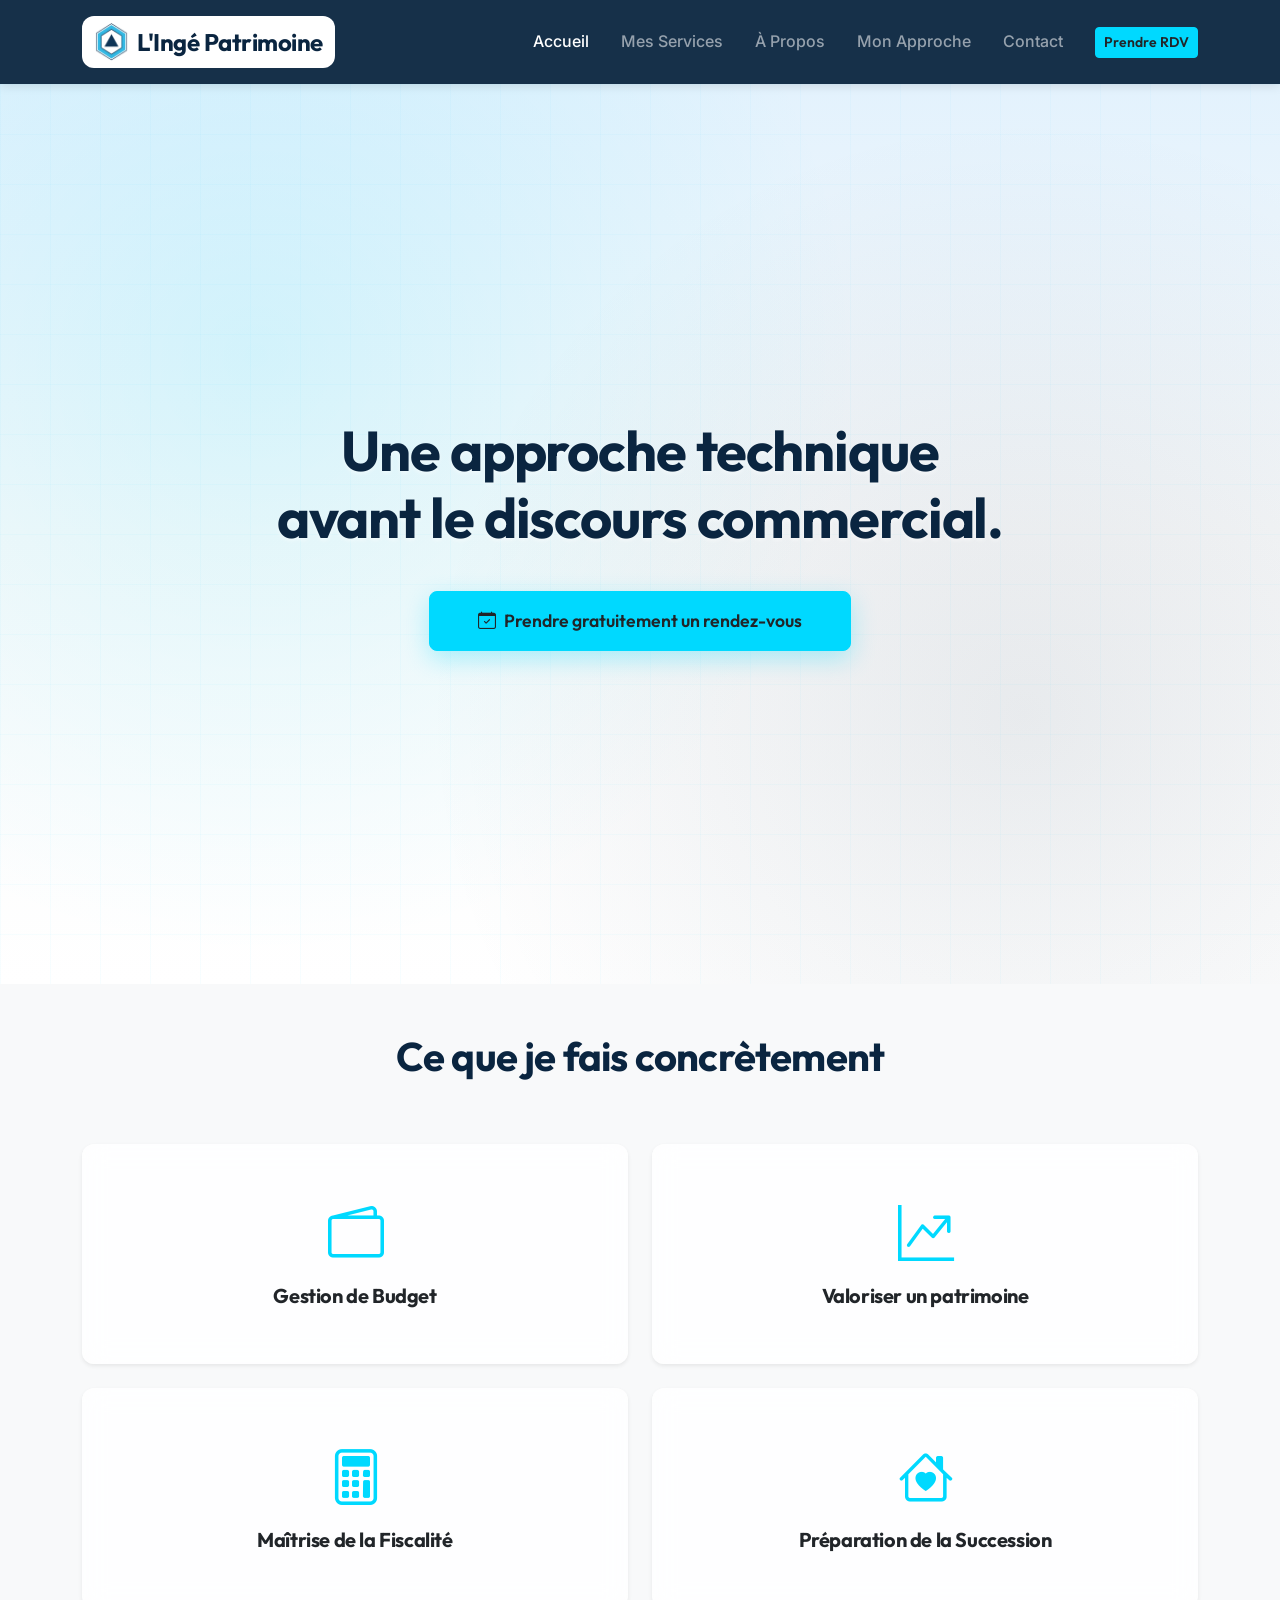
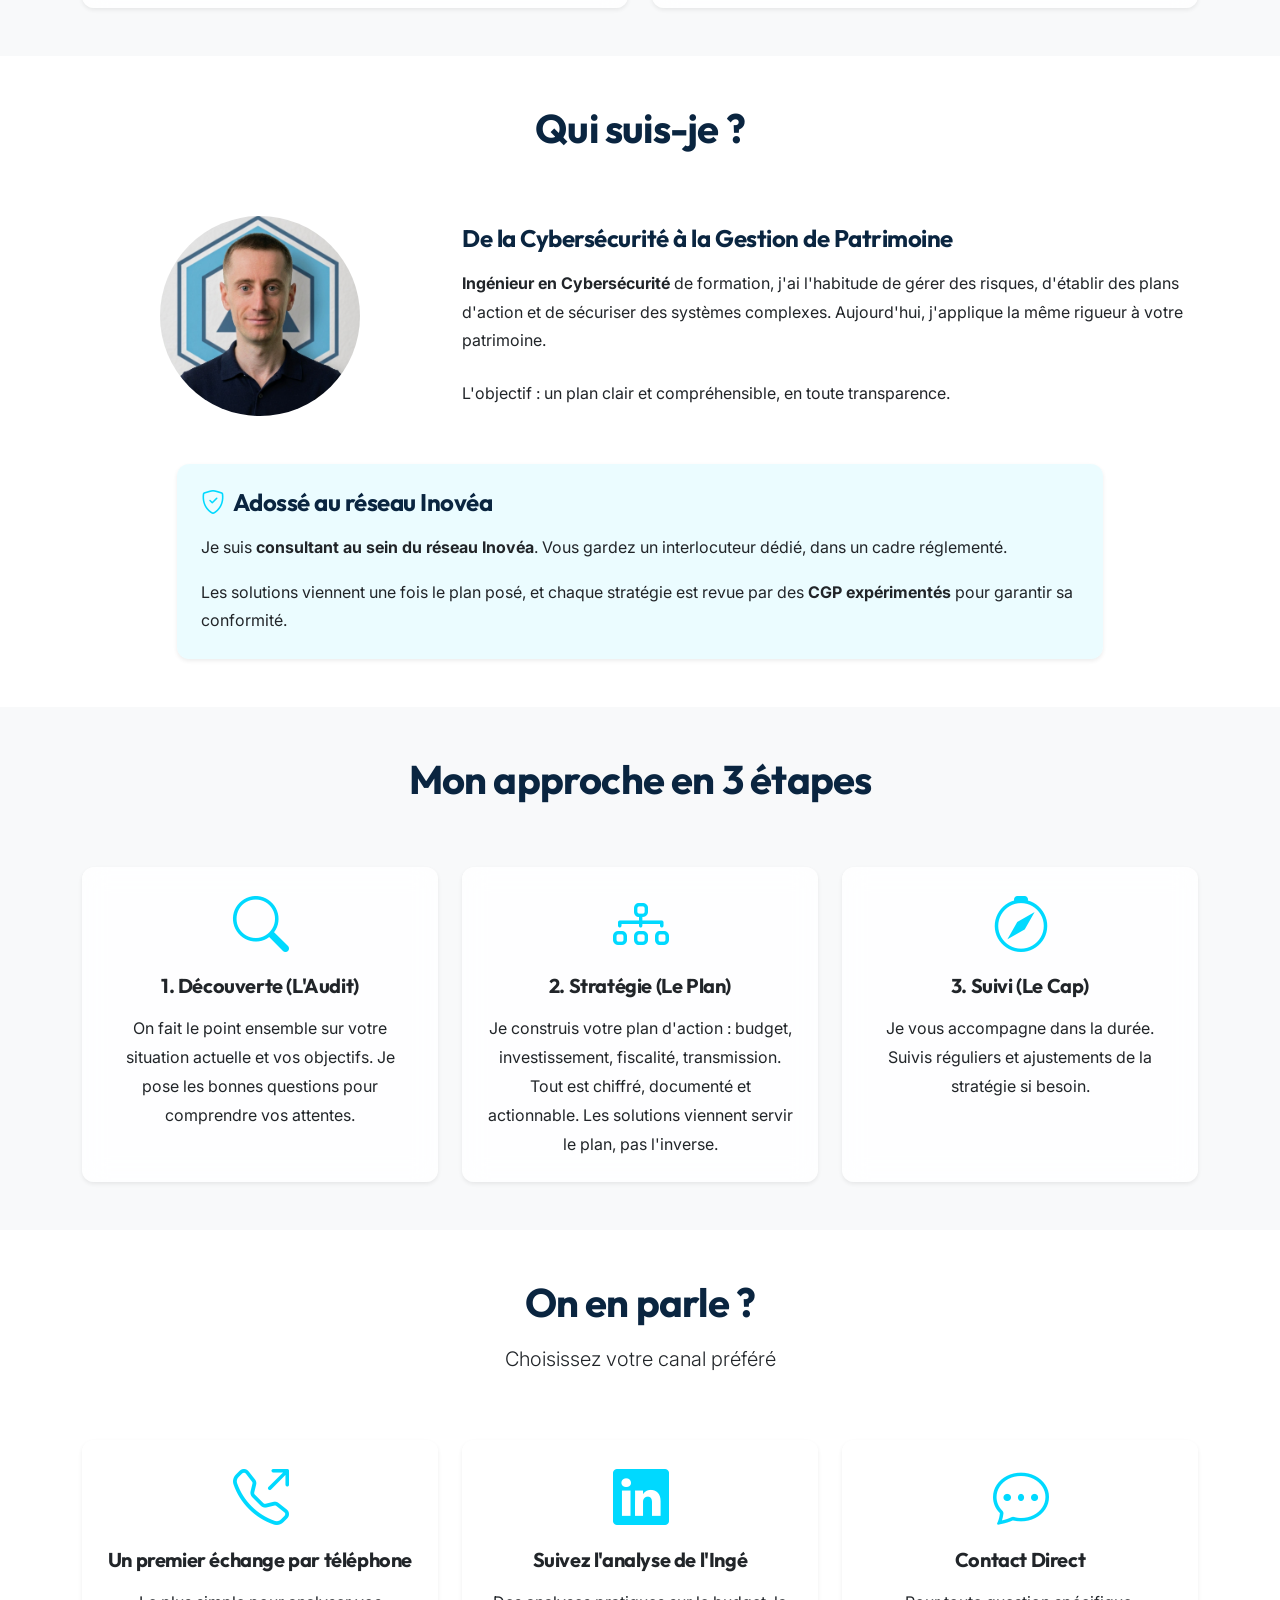
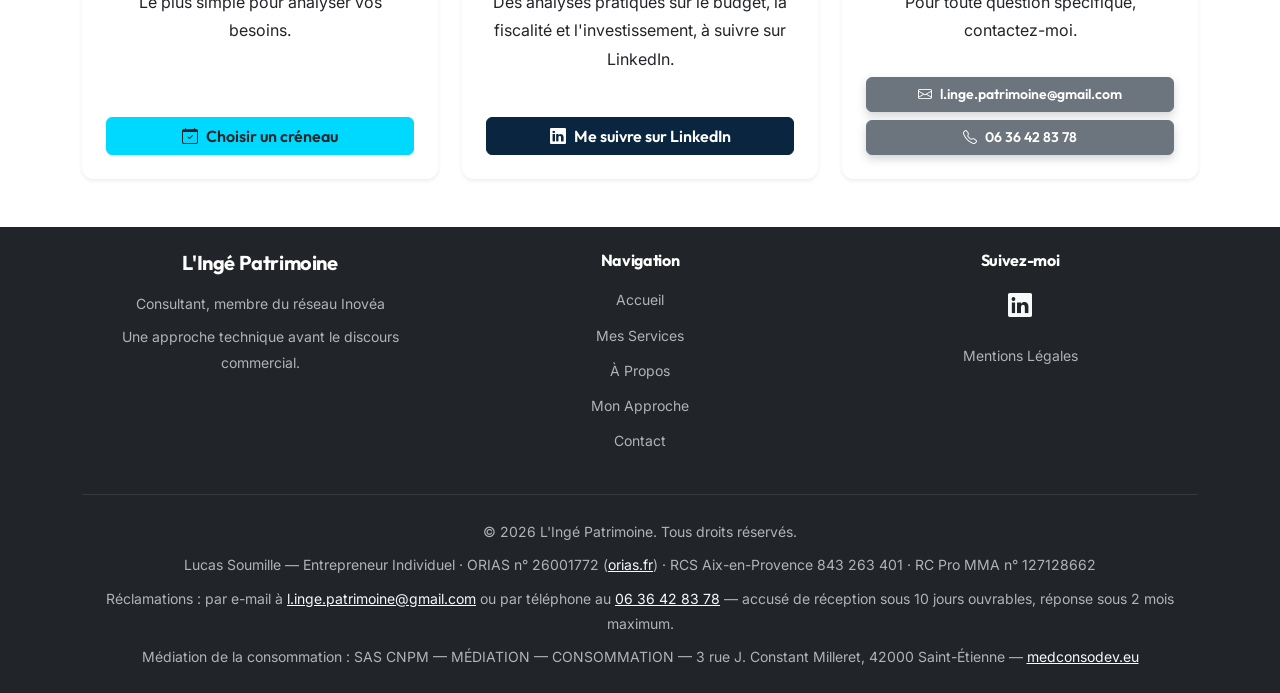
==== commit 50052007: "Replace slogan with "Une approche technique avant le discours commercial" Update hero H1, both foote" ====
--- a/index.html
+++ b/index.html
@@ -7,7 +7,7 @@
     <meta name="description"
         content="L'Ingé Patrimoine - Consultant en gestion de patrimoine : une approche technique avant le discours commercial, avec la rigueur d'un ingénieur. Budget, investissement passif, optimisation fiscale et succession. Prenez rendez-vous pour votre audit gratuit.">
     <meta name="keywords"
-        content="gestion patrimoine, investissement passif, optimisation fiscale, budget, succession, conseil financier, consultant patrimoine, ingénieur finance, CGP, Inovéa, CIF, conseiller en investissements financiers">
+        content="gestion patrimoine, investissement passif, optimisation fiscale, budget, succession, conseil financier, consultant patrimoine, ingénieur finance, CGP, Inovéa">
     <meta name="author" content="L'Ingé Patrimoine">
     <meta name="robots" content="index, follow, max-image-preview:large, max-snippet:-1, max-video-preview:-1">
     <meta name="language" content="French">
@@ -94,17 +94,10 @@
           "value": "26001772"
         }
       ],
-      "memberOf": [
-        {
-          "@type": "Organization",
-          "name": "INOVEA"
-        },
-        {
-          "@type": "Organization",
-          "name": "CNCEF Patrimoine",
-          "url": "https://www.cncef.org"
-        }
-      ],
+      "memberOf": {
+        "@type": "Organization",
+        "name": "INOVEA"
+      },
       "sameAs": [
         "https://www.linkedin.com/in/lucas-l-ing%C3%A9-patrimoine-799105403/"
       ],
@@ -367,7 +360,7 @@
                             <h3 class="h4 fw-bold mb-3 text-primary">
                                 <i class="bi bi-shield-check text-accent me-2"></i>Adossé au réseau Inovéa
                             </h3>
-                            <p class="mb-3">Je suis <strong>Conseiller en Investissements Financiers (CIF)</strong>, inscrit à l'ORIAS et adhérent de la CNCEF Patrimoine, et <strong>consultant au sein du réseau Inovéa</strong>. Vous gardez un interlocuteur dédié, dans un cadre réglementé.</p>
+                            <p class="mb-3">Je suis <strong>consultant au sein du réseau Inovéa</strong>. Vous gardez un interlocuteur dédié, dans un cadre réglementé.</p>
                             <p class="mb-0">Les solutions viennent une fois le plan posé, et chaque stratégie est revue par des <strong>CGP expérimentés</strong> pour garantir sa conformité.</p>
                         </div>
                     </div>
@@ -543,8 +536,6 @@
                     <p class="small text-muted mb-2">&copy; 2026 L'Ingé Patrimoine. Tous droits réservés.</p>
                     <p class="small text-muted mb-2">
                         Lucas Soumille &mdash; Entrepreneur Individuel &middot;
-                        Conseiller en Investissements Financiers (CIF), adhérent de la CNCEF Patrimoine,
-                        association agréée par l'AMF &middot;
                         ORIAS n&deg; 26001772 (<a href="https://www.orias.fr"
                             class="text-light text-decoration-underline" target="_blank" rel="noopener noreferrer"
                             title="Vérifier l'inscription sur le registre de l'ORIAS">orias.fr</a>) &middot;
@@ -565,10 +556,7 @@
                         3 rue J. Constant Milleret, 42000 Saint-Étienne &mdash;
                         <a href="https://www.medconsodev.eu" class="text-light text-decoration-underline"
                             target="_blank" rel="noopener noreferrer"
-                            title="Déposer une réclamation auprès de CNPM - Médiation - Consommation">medconsodev.eu</a> &middot;
-                        Activité CIF : Médiateur de l'AMF (<a href="https://www.amf-france.org/fr/le-mediateur"
-                            class="text-light text-decoration-underline" target="_blank" rel="noopener noreferrer"
-                            title="Saisir le Médiateur de l'AMF">amf-france.org</a>)
+                            title="Déposer une réclamation auprès de CNPM - Médiation - Consommation">medconsodev.eu</a>
                     </p>
                 </div>
             </div>
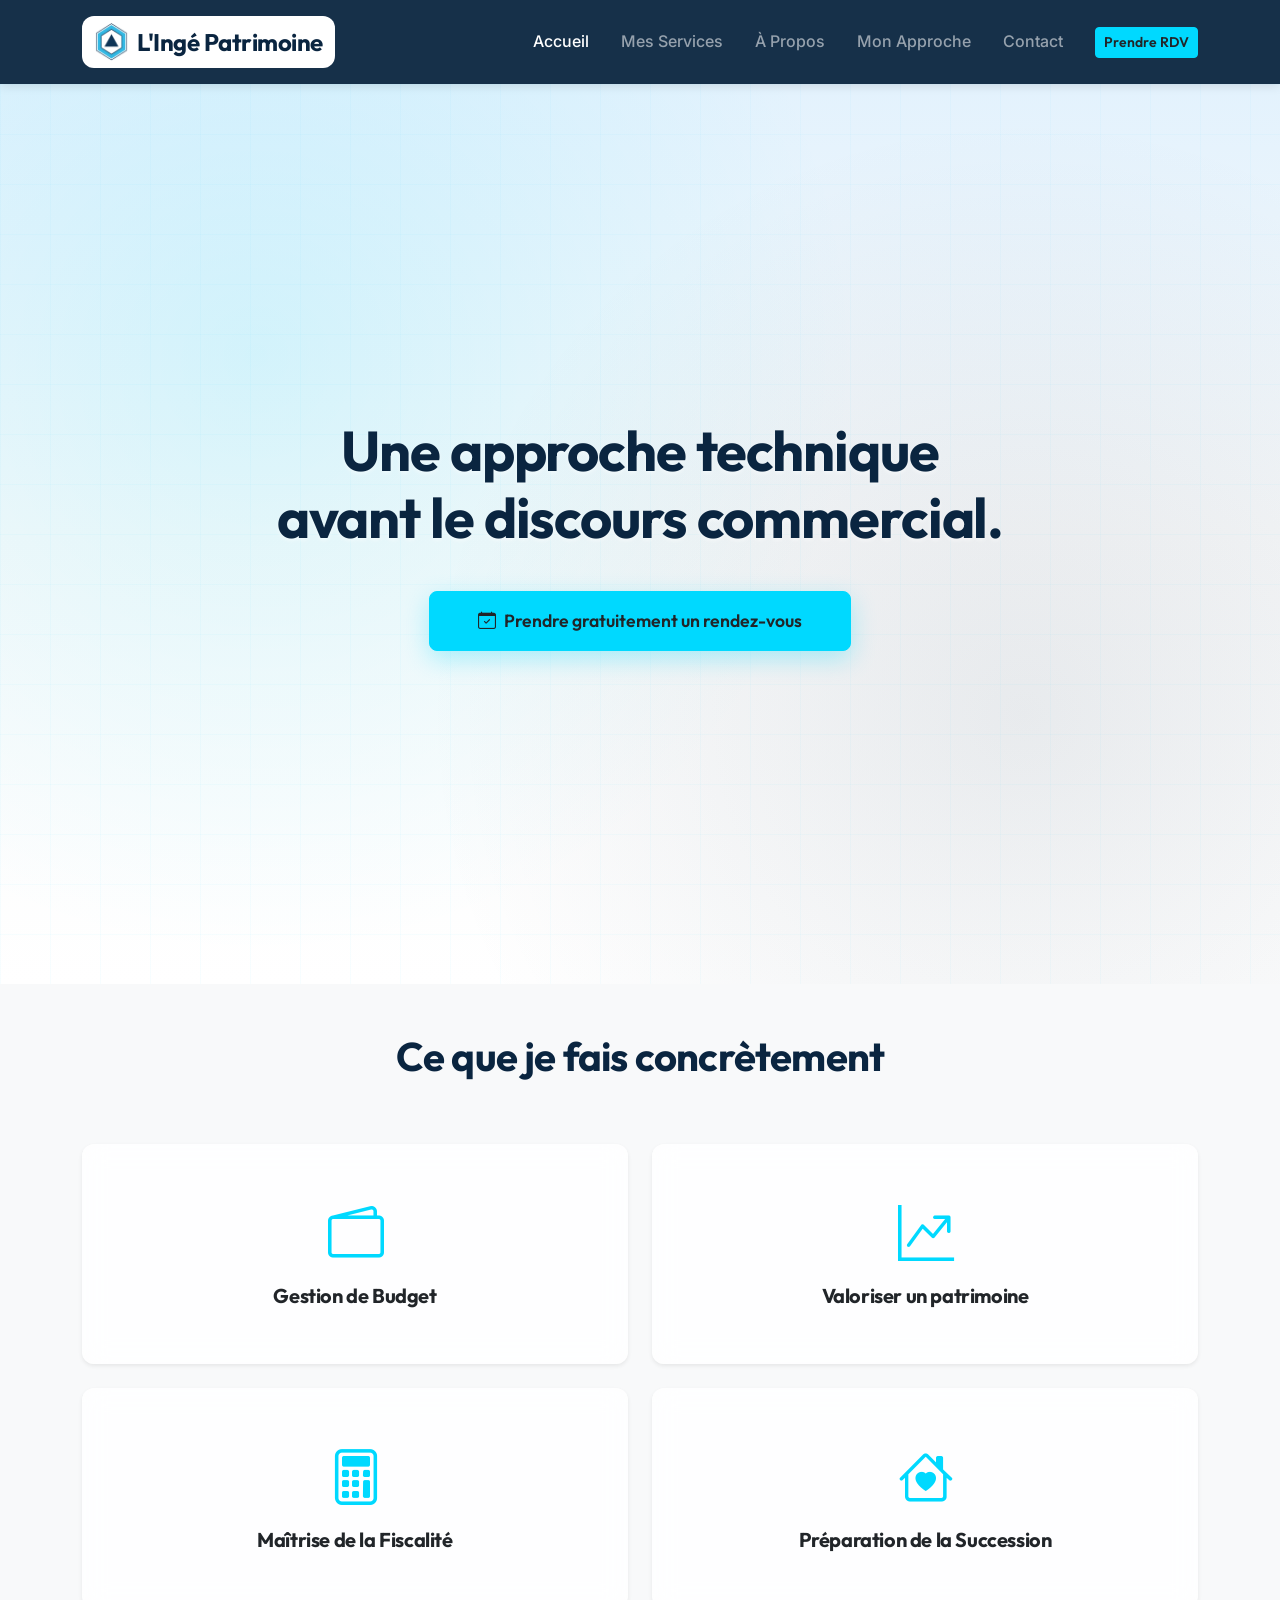
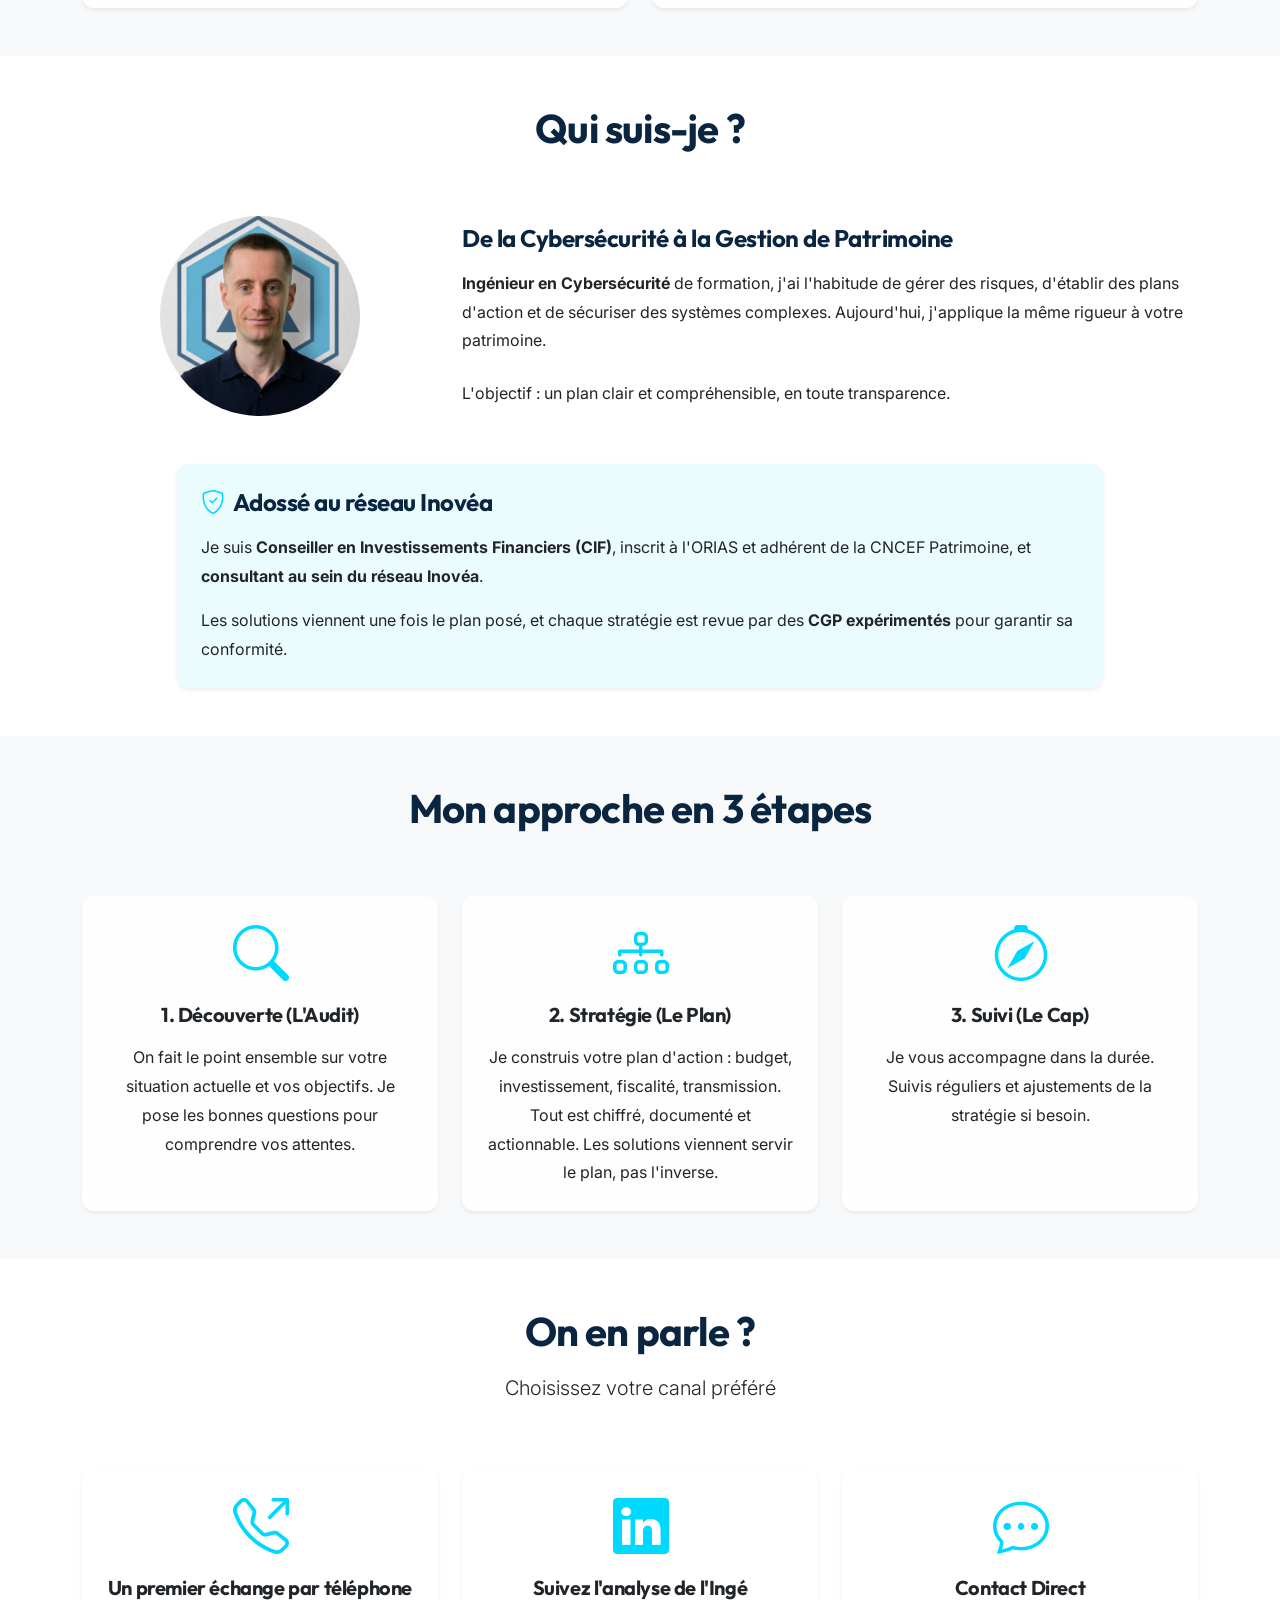
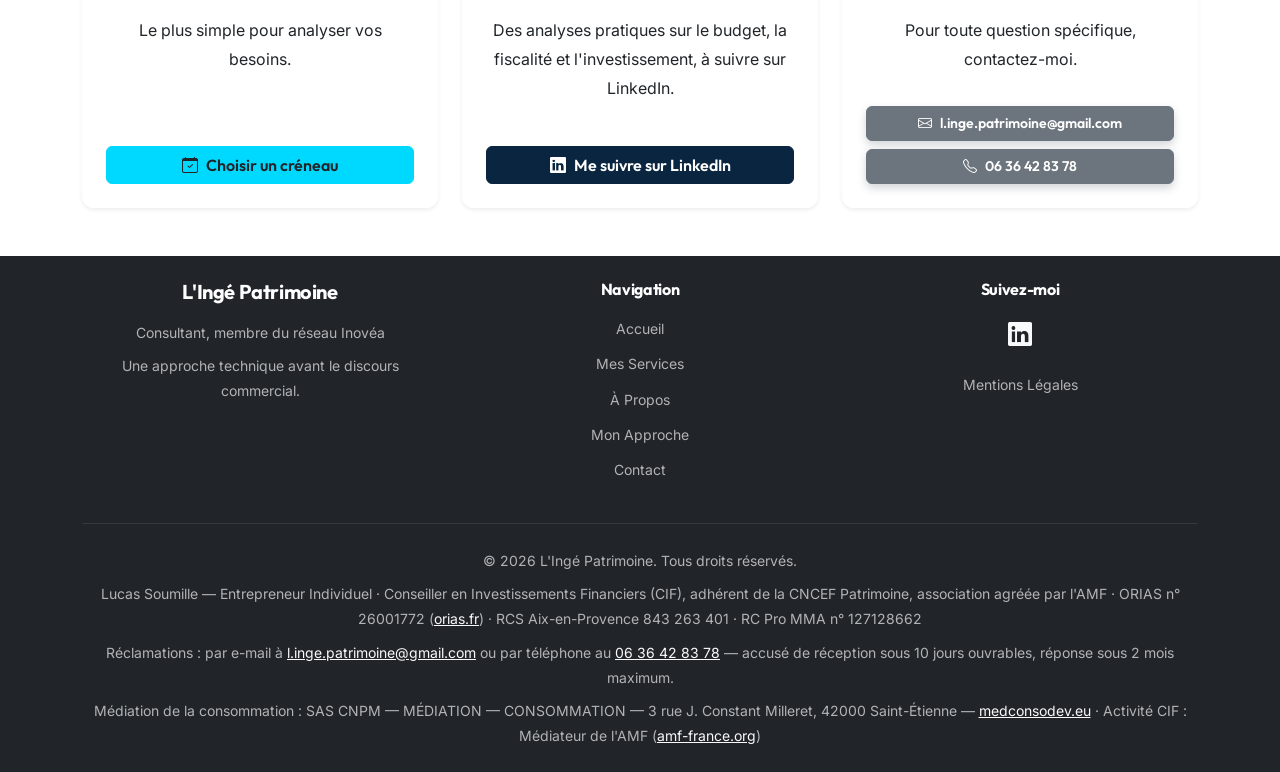
==== commit ff0f47d3: "Remove dedicated-contact sentence from Inovéa card Co-Authored-By: Claude Fable 5.1 <noreply@anthrop" ====
--- a/index.html
+++ b/index.html
@@ -7,7 +7,7 @@
     <meta name="description"
         content="L'Ingé Patrimoine - Consultant en gestion de patrimoine : une approche technique avant le discours commercial, avec la rigueur d'un ingénieur. Budget, investissement passif, optimisation fiscale et succession. Prenez rendez-vous pour votre audit gratuit.">
     <meta name="keywords"
-        content="gestion patrimoine, investissement passif, optimisation fiscale, budget, succession, conseil financier, consultant patrimoine, ingénieur finance, CGP, Inovéa">
+        content="gestion patrimoine, investissement passif, optimisation fiscale, budget, succession, conseil financier, consultant patrimoine, ingénieur finance, CGP, Inovéa, CIF, conseiller en investissements financiers">
     <meta name="author" content="L'Ingé Patrimoine">
     <meta name="robots" content="index, follow, max-image-preview:large, max-snippet:-1, max-video-preview:-1">
     <meta name="language" content="French">
@@ -94,10 +94,17 @@
           "value": "26001772"
         }
       ],
-      "memberOf": {
-        "@type": "Organization",
-        "name": "INOVEA"
-      },
+      "memberOf": [
+        {
+          "@type": "Organization",
+          "name": "INOVEA"
+        },
+        {
+          "@type": "Organization",
+          "name": "CNCEF Patrimoine",
+          "url": "https://www.cncef.org"
+        }
+      ],
       "sameAs": [
         "https://www.linkedin.com/in/lucas-l-ing%C3%A9-patrimoine-799105403/"
       ],
@@ -360,7 +367,7 @@
                             <h3 class="h4 fw-bold mb-3 text-primary">
                                 <i class="bi bi-shield-check text-accent me-2"></i>Adossé au réseau Inovéa
                             </h3>
-                            <p class="mb-3">Je suis <strong>consultant au sein du réseau Inovéa</strong>. Vous gardez un interlocuteur dédié, dans un cadre réglementé.</p>
+                            <p class="mb-3">Je suis <strong>Conseiller en Investissements Financiers (CIF)</strong>, inscrit à l'ORIAS et adhérent de la CNCEF Patrimoine, et <strong>consultant au sein du réseau Inovéa</strong>.</p>
                             <p class="mb-0">Les solutions viennent une fois le plan posé, et chaque stratégie est revue par des <strong>CGP expérimentés</strong> pour garantir sa conformité.</p>
                         </div>
                     </div>
@@ -536,6 +543,8 @@
                     <p class="small text-muted mb-2">&copy; 2026 L'Ingé Patrimoine. Tous droits réservés.</p>
                     <p class="small text-muted mb-2">
                         Lucas Soumille &mdash; Entrepreneur Individuel &middot;
+                        Conseiller en Investissements Financiers (CIF), adhérent de la CNCEF Patrimoine,
+                        association agréée par l'AMF &middot;
                         ORIAS n&deg; 26001772 (<a href="https://www.orias.fr"
                             class="text-light text-decoration-underline" target="_blank" rel="noopener noreferrer"
                             title="Vérifier l'inscription sur le registre de l'ORIAS">orias.fr</a>) &middot;
@@ -556,7 +565,10 @@
                         3 rue J. Constant Milleret, 42000 Saint-Étienne &mdash;
                         <a href="https://www.medconsodev.eu" class="text-light text-decoration-underline"
                             target="_blank" rel="noopener noreferrer"
-                            title="Déposer une réclamation auprès de CNPM - Médiation - Consommation">medconsodev.eu</a>
+                            title="Déposer une réclamation auprès de CNPM - Médiation - Consommation">medconsodev.eu</a> &middot;
+                        Activité CIF : Médiateur de l'AMF (<a href="https://www.amf-france.org/fr/le-mediateur"
+                            class="text-light text-decoration-underline" target="_blank" rel="noopener noreferrer"
+                            title="Saisir le Médiateur de l'AMF">amf-france.org</a>)
                     </p>
                 </div>
             </div>
